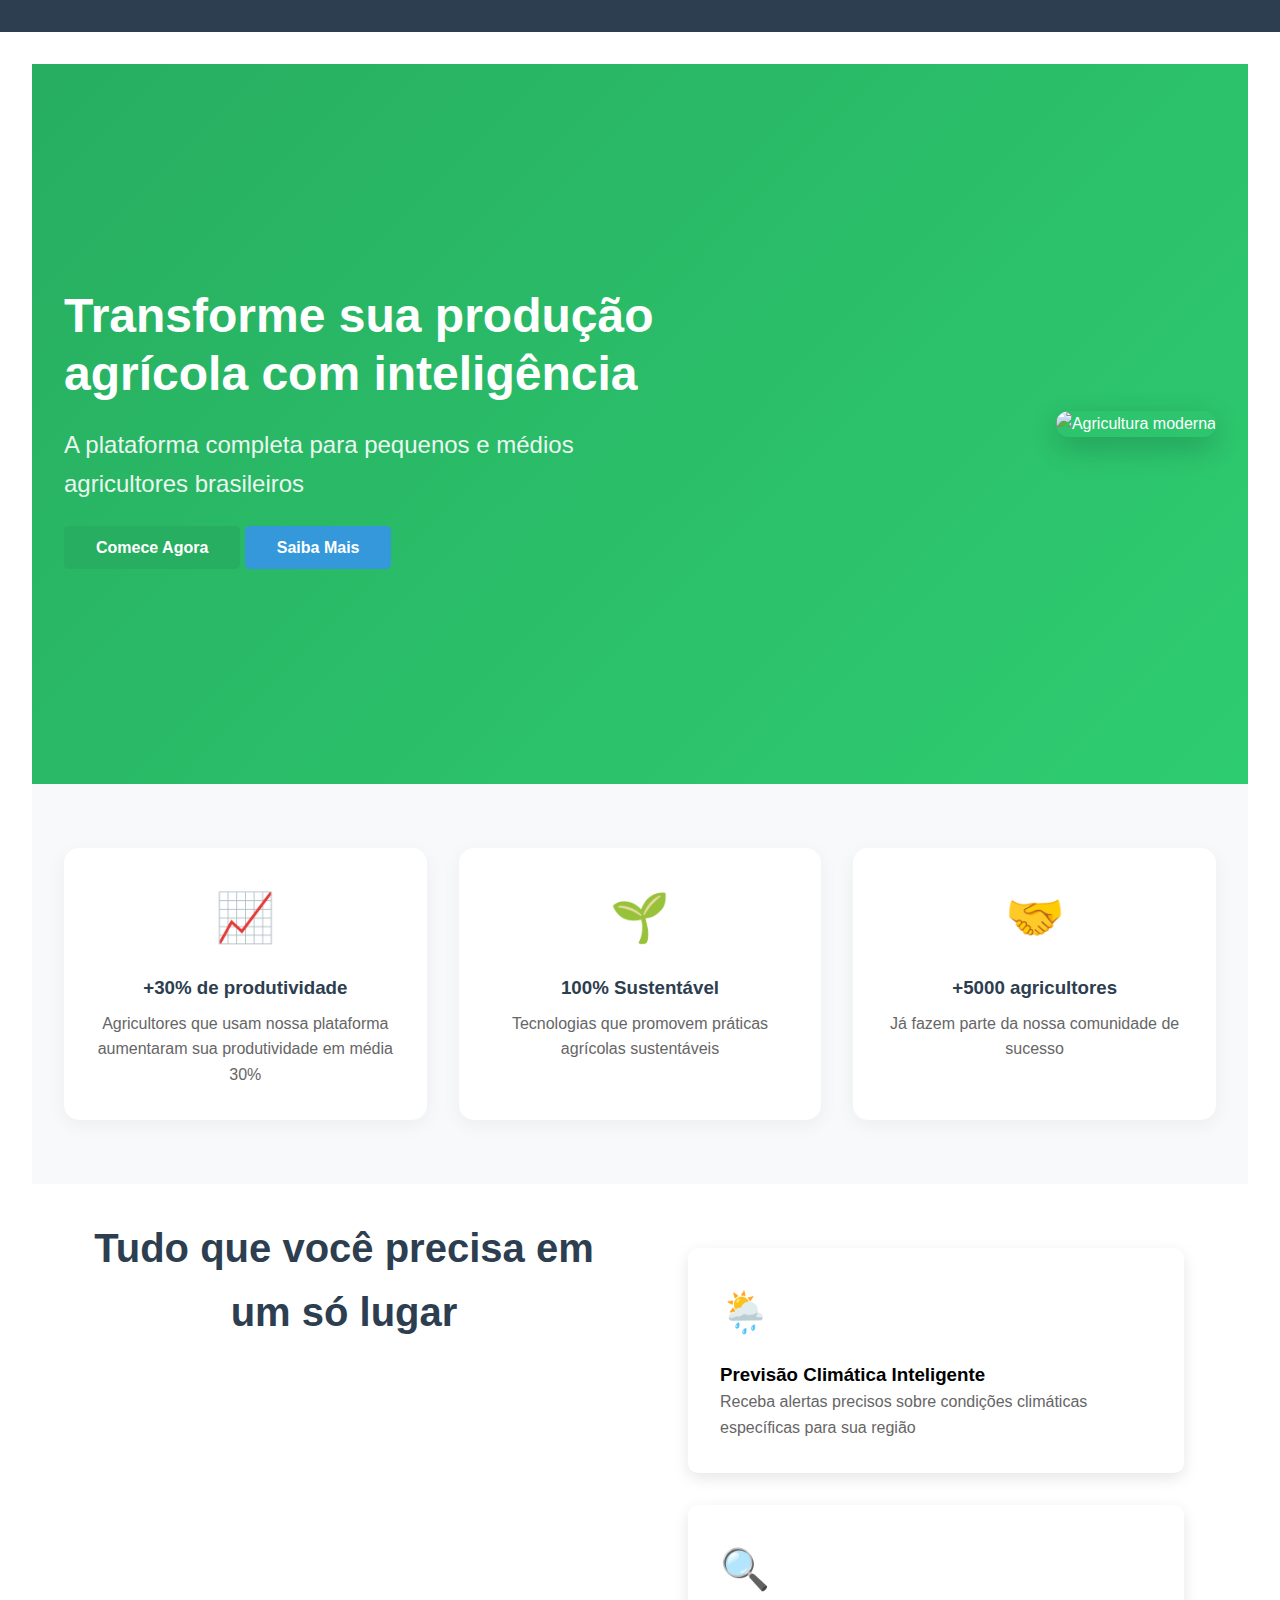
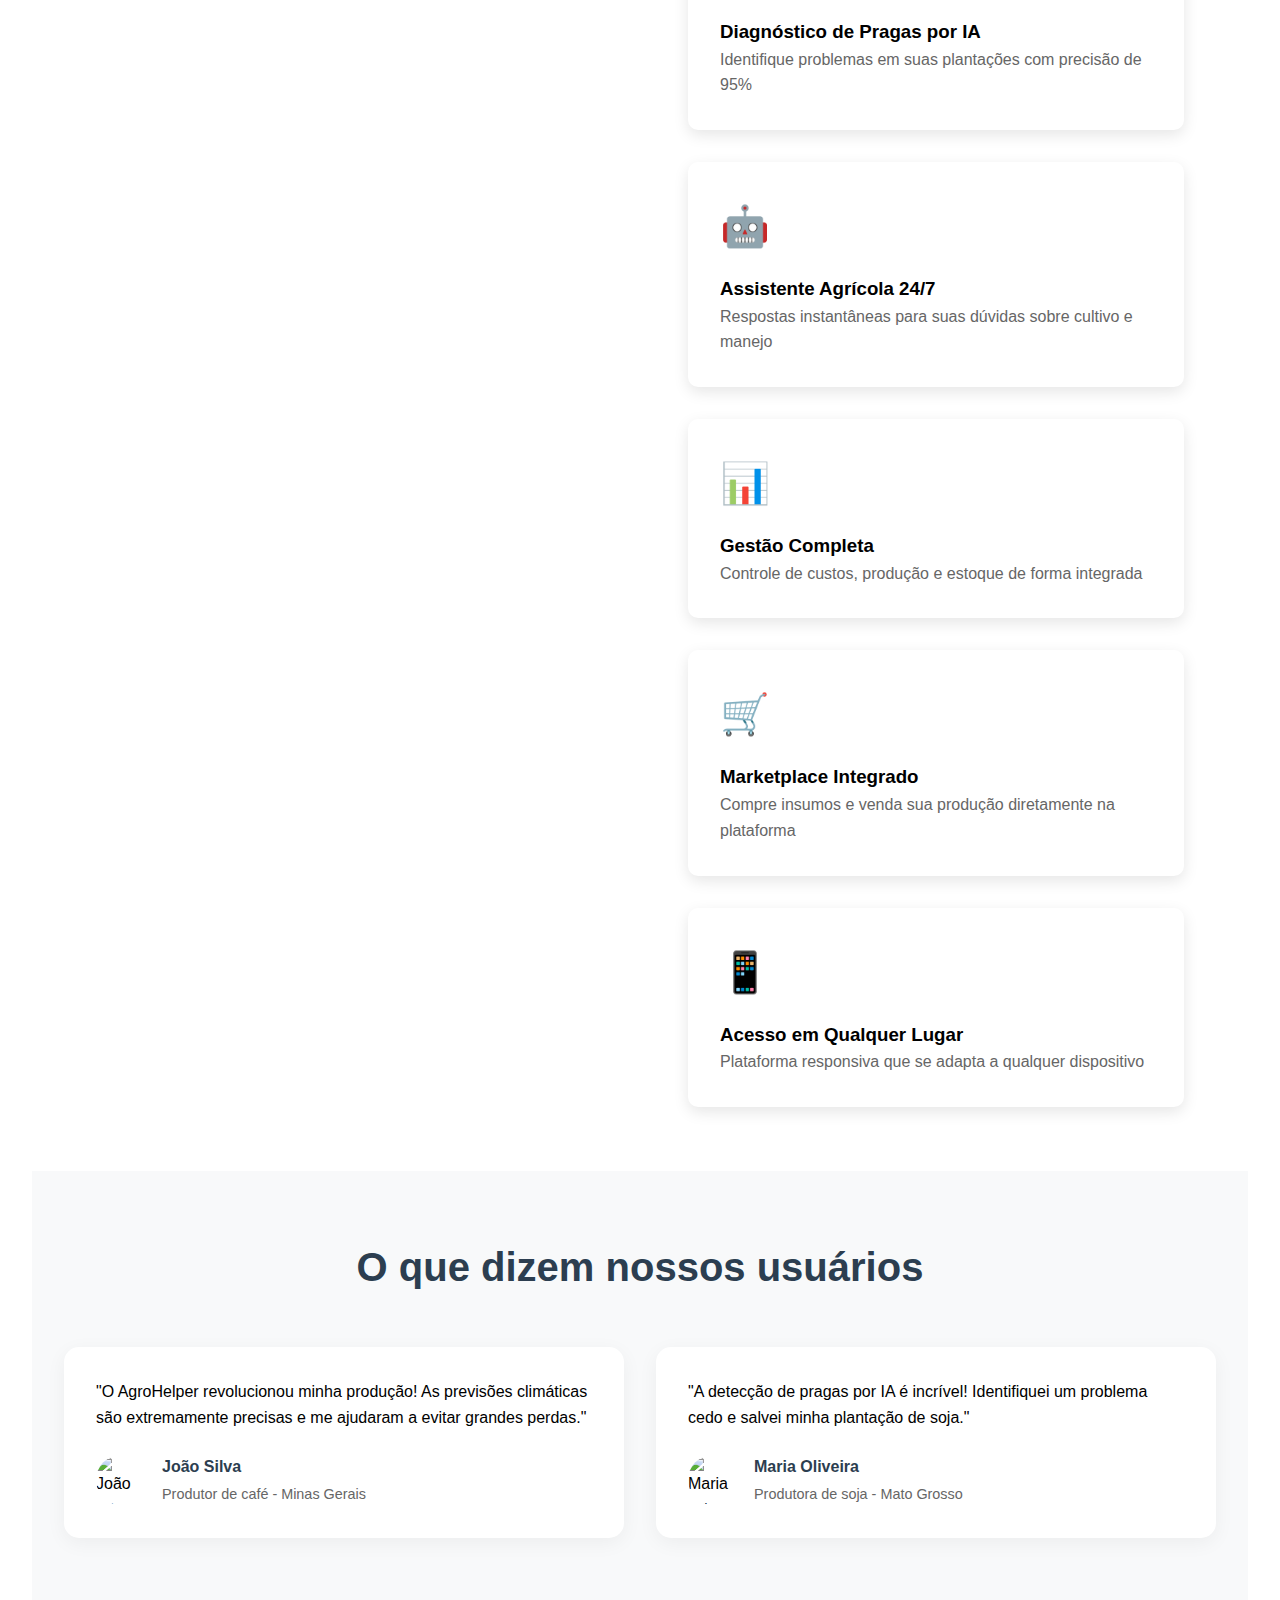
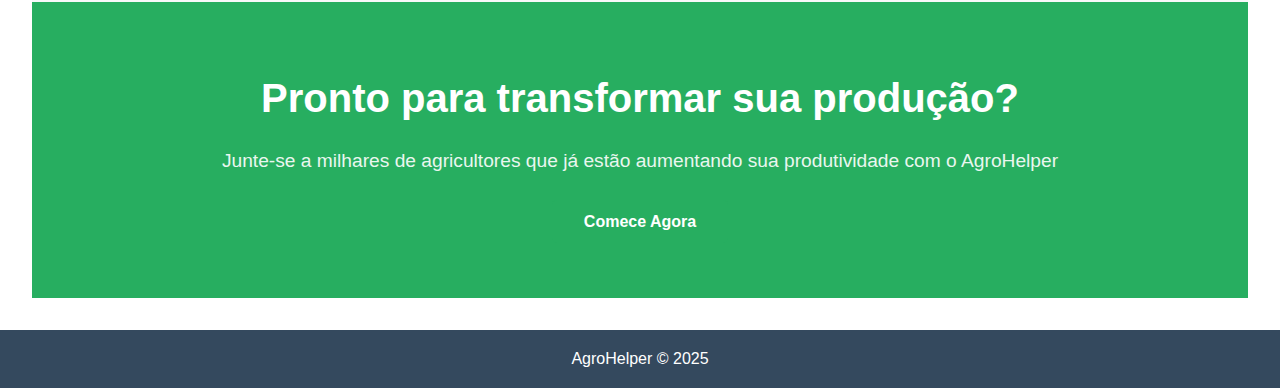
==== frontend/index.html @ 7cb3da81 "feat: Add responsive navigation menu component" ====
<!DOCTYPE html>
<html lang="pt-BR">
<head>
    <meta charset="UTF-8">
    <meta name="viewport" content="width=device-width, initial-scale=1.0">
    <title>AgroHelper</title>
    <link rel="stylesheet" href="assets/css/styles.css">
</head>
<body>
    <header>
        <!--#include virtual="components/menu.html" -->
    </header>

    <main id="main-content">
        <!-- Hero Section -->
        <section class="hero">
            <div class="hero-content">
                <h1>Transforme sua produção agrícola com inteligência</h1>
                <p class="hero-subtitle">A plataforma completa para pequenos e médios agricultores brasileiros</p>
                <div class="cta-buttons">
                    <a href="pages/auth/register.html" class="btn primary">Comece Agora</a>
                    <a href="#features" class="btn secondary">Saiba Mais</a>
                </div>
            </div>
            <div class="hero-image">
                <img src="assets/images/hero-agriculture.jpg" alt="Agricultura moderna">
            </div>
        </section>

        <!-- Destaques -->
        <section class="highlights">
            <div class="highlight-card">
                <div class="icon">📈</div>
                <h3>+30% de produtividade</h3>
                <p>Agricultores que usam nossa plataforma aumentaram sua produtividade em média 30%</p>
            </div>
            <div class="highlight-card">
                <div class="icon">🌱</div>
                <h3>100% Sustentável</h3>
                <p>Tecnologias que promovem práticas agrícolas sustentáveis</p>
            </div>
            <div class="highlight-card">
                <div class="icon">🤝</div>
                <h3>+5000 agricultores</h3>
                <p>Já fazem parte da nossa comunidade de sucesso</p>
            </div>
        </section>

        <!-- Recursos -->
        <section id="features" class="features">
            <h2 class="section-title">Tudo que você precisa em um só lugar</h2>
            <div class="features-grid">
                <div class="feature-card">
                    <div class="feature-icon">🌦️</div>
                    <h3>Previsão Climática Inteligente</h3>
                    <p>Receba alertas precisos sobre condições climáticas específicas para sua região</p>
                </div>
                <div class="feature-card">
                    <div class="feature-icon">🔍</div>
                    <h3>Diagnóstico de Pragas por IA</h3>
                    <p>Identifique problemas em suas plantações com precisão de 95%</p>
                </div>
                <div class="feature-card">
                    <div class="feature-icon">🤖</div>
                    <h3>Assistente Agrícola 24/7</h3>
                    <p>Respostas instantâneas para suas dúvidas sobre cultivo e manejo</p>
                </div>
                <div class="feature-card">
                    <div class="feature-icon">📊</div>
                    <h3>Gestão Completa</h3>
                    <p>Controle de custos, produção e estoque de forma integrada</p>
                </div>
                <div class="feature-card">
                    <div class="feature-icon">🛒</div>
                    <h3>Marketplace Integrado</h3>
                    <p>Compre insumos e venda sua produção diretamente na plataforma</p>
                </div>
                <div class="feature-card">
                    <div class="feature-icon">📱</div>
                    <h3>Acesso em Qualquer Lugar</h3>
                    <p>Plataforma responsiva que se adapta a qualquer dispositivo</p>
                </div>
            </div>
        </section>

        <!-- Depoimentos -->
        <section class="testimonials">
            <h2 class="section-title">O que dizem nossos usuários</h2>
            <div class="testimonials-grid">
                <div class="testimonial-card">
                    <div class="testimonial-content">
                        <p>"O AgroHelper revolucionou minha produção! As previsões climáticas são extremamente precisas e me ajudaram a evitar grandes perdas."</p>
                        <div class="testimonial-author">
                            <img src="assets/images/user1.jpg" alt="João Silva">
                            <div class="author-info">
                                <h4>João Silva</h4>
                                <p>Produtor de café - Minas Gerais</p>
                            </div>
                        </div>
                    </div>
                </div>
                <div class="testimonial-card">
                    <div class="testimonial-content">
                        <p>"A detecção de pragas por IA é incrível! Identifiquei um problema cedo e salvei minha plantação de soja."</p>
                        <div class="testimonial-author">
                            <img src="assets/images/user2.jpg" alt="Maria Oliveira">
                            <div class="author-info">
                                <h4>Maria Oliveira</h4>
                                <p>Produtora de soja - Mato Grosso</p>
                            </div>
                        </div>
                    </div>
                </div>
            </div>
        </section>

        <!-- Call to Action -->
        <section class="cta-section">
            <h2>Pronto para transformar sua produção?</h2>
            <p>Junte-se a milhares de agricultores que já estão aumentando sua produtividade com o AgroHelper</p>
            <a href="pages/auth/register.html" class="btn primary">Comece Agora</a>
        </section>
    </main>

    <footer>
        <p>AgroHelper &copy; 2025</p>
    </footer>

    <script src="assets/js/main.js" type="module"></script>
</body>
</html>
---- frontend/assets/css/styles.css ----
/* Reset básico */
* {
    margin: 0;
    padding: 0;
    box-sizing: border-box;
}

body {
    font-family: Arial, sans-serif;
    line-height: 1.6;
    min-height: 100vh;
    display: flex;
    flex-direction: column;
}

header {
    background: #2c3e50;
    color: white;
    padding: 1rem 2rem;
    position: sticky;
    top: 0;
    z-index: 1000;
}

.main-nav {
    display: flex;
    justify-content: space-between;
    align-items: center;
    max-width: 1200px;
    margin: 0 auto;
}

.logo a {
    font-size: 1.5rem;
    font-weight: bold;
    color: white;
    text-decoration: none;
}

.nav-links {
    display: flex;
    gap: 2rem;
    list-style: none;
    margin: 0;
    padding: 0;
}

.nav-links a {
    color: white;
    text-decoration: none;
    padding: 0.5rem 1rem;
    border-radius: 5px;
    transition: all 0.3s ease;
}

.nav-links a:hover {
    background: rgba(255, 255, 255, 0.1);
}

.hamburger {
    display: none;
    flex-direction: column;
    cursor: pointer;
}

.bar {
    height: 3px;
    width: 25px;
    background: white;
    margin: 3px 0;
    transition: all 0.3s ease;
}

/* Menu responsivo */
@media (max-width: 768px) {
    .hamburger {
        display: flex;
    }
    
    .nav-links {
        position: absolute;
        top: 60px;
        right: 0;
        height: calc(100vh - 60px);
        width: 100%;
        background: #2c3e50;
        flex-direction: column;
        align-items: center;
        justify-content: center;
        transform: translateX(100%);
        transition: transform 0.3s ease-in-out;
    }
    
    .nav-links.active {
        transform: translateX(0);
    }
}

main {
    flex: 1;
    padding: 2rem;
}

footer {
    background: #34495e;
    color: white;
    text-align: center;
    padding: 1rem;
}

/* Estilos da Home Page */
.hero {
    display: flex;
    align-items: center;
    justify-content: space-between;
    padding: 4rem 2rem;
    background: linear-gradient(135deg, #27ae60, #2ecc71);
    color: white;
    min-height: 80vh;
}

.hero-content {
    max-width: 600px;
}

.hero h1 {
    font-size: 3rem;
    margin-bottom: 1.5rem;
    line-height: 1.2;
}

.hero-subtitle {
    font-size: 1.5rem;
    margin-bottom: 2rem;
    opacity: 0.9;
}

.hero-image img {
    max-width: 600px;
    border-radius: 20px;
    box-shadow: 0 10px 30px rgba(0,0,0,0.2);
}

.highlights {
    display: grid;
    grid-template-columns: repeat(auto-fit, minmax(300px, 1fr));
    gap: 2rem;
    padding: 4rem 2rem;
    background: #f8f9fa;
}

.highlight-card {
    text-align: center;
    padding: 2rem;
    background: white;
    border-radius: 15px;
    box-shadow: 0 5px 20px rgba(0,0,0,0.05);
}

.highlight-card .icon {
    font-size: 3rem;
    margin-bottom: 1rem;
}

.highlight-card h3 {
    color: #2c3e50;
    margin-bottom: 0.5rem;
}

.highlight-card p {
    color: #666;
}

.section-title {
    text-align: center;
    font-size: 2.5rem;
    color: #2c3e50;
    margin-bottom: 3rem;
}

.features-grid {
    display: grid;
    grid-template-columns: repeat(auto-fit, minmax(300px, 1fr));
    gap: 2rem;
    padding: 2rem;
}

.feature-card {
    background: white;
    padding: 2rem;
    border-radius: 15px;
    box-shadow: 0 5px 20px rgba(0,0,0,0.05);
    transition: all 0.3s ease;
}

.feature-card:hover {
    transform: translateY(-5px);
    box-shadow: 0 10px 30px rgba(0,0,0,0.1);
}

.feature-icon {
    font-size: 2.5rem;
    margin-bottom: 1rem;
}

.testimonials {
    background: #f8f9fa;
    padding: 4rem 2rem;
}

.testimonials-grid {
    display: grid;
    grid-template-columns: repeat(auto-fit, minmax(300px, 1fr));
    gap: 2rem;
    max-width: 1200px;
    margin: 0 auto;
}

.testimonial-card {
    background: white;
    padding: 2rem;
    border-radius: 15px;
    box-shadow: 0 5px 20px rgba(0,0,0,0.05);
}

.testimonial-author {
    display: flex;
    align-items: center;
    margin-top: 1.5rem;
}

.testimonial-author img {
    width: 50px;
    height: 50px;
    border-radius: 50%;
    margin-right: 1rem;
}

.author-info h4 {
    color: #2c3e50;
    margin-bottom: 0.2rem;
}

.author-info p {
    color: #666;
    font-size: 0.9rem;
}

.cta-section {
    text-align: center;
    padding: 4rem 2rem;
    background: #27ae60;
    color: white;
}

.cta-section h2 {
    font-size: 2.5rem;
    margin-bottom: 1rem;
}

.cta-section p {
    font-size: 1.2rem;
    margin-bottom: 2rem;
    opacity: 0.9;
}

.btn {
    padding: 0.8rem 2rem;
    border-radius: 5px;
    text-decoration: none;
    font-weight: bold;
    transition: all 0.3s ease;
}

.btn.primary {
    background: #27ae60;
    color: white;
}

.btn.secondary {
    background: #3498db;
    color: white;
}

.btn:hover {
    transform: translateY(-2px);
    box-shadow: 0 5px 15px rgba(0,0,0,0.1);
}

.features {
    display: grid;
    grid-template-columns: repeat(auto-fit, minmax(250px, 1fr));
    gap: 2rem;
    padding: 2rem;
}

.feature-card {
    background: white;
    padding: 2rem;
    border-radius: 10px;
    box-shadow: 0 5px 15px rgba(0,0,0,0.1);
    transition: all 0.3s ease;
}

.feature-card:hover {
    transform: translateY(-5px);
    box-shadow: 0 10px 20px rgba(0,0,0,0.15);
}

.feature-card h2 {
    color: #2c3e50;
    margin-bottom: 1rem;
}

.feature-card p {
    color: #666;
    line-height: 1.6;
}

/* Estilos para autenticação */
.auth-container {
    max-width: 400px;
    margin: 4rem auto;
    padding: 2rem;
    background: white;
    border-radius: 10px;
    box-shadow: 0 5px 15px rgba(0,0,0,0.1);
}

.auth-container h1 {
    text-align: center;
    color: #2c3e50;
    margin-bottom: 2rem;
}

.form-group {
    margin-bottom: 1.5rem;
}

.form-group label {
    display: block;
    margin-bottom: 0.5rem;
    color: #2c3e50;
}

.form-group input {
    width: 100%;
    padding: 0.8rem;
    border: 1px solid #ddd;
    border-radius: 5px;
    font-size: 1rem;
}

.form-group input:focus {
    outline: none;
    border-color: #27ae60;
    box-shadow: 0 0 0 3px rgba(39, 174, 96, 0.1);
}

.auth-link {
    text-align: center;
    margin-top: 1.5rem;
    color: #666;
}

.auth-link a {
    color: #27ae60;
    text-decoration: none;
}

.auth-link a:hover {
    text-decoration: underline;
}

nav .active {
    font-weight: bold;
    border-bottom: 2px solid #27ae60;
}

/* Estilos específicos para registro */
select {
    width: 100%;
    padding: 0.8rem;
    border: 1px solid #ddd;
    border-radius: 5px;
    font-size: 1rem;
    background: white;
    appearance: none;
    background-image: url("data:image/svg+xml;charset=UTF-8,%3csvg xmlns='http://www.w3.org/2000/svg' viewBox='0 0 24 24' fill='none' stroke='currentColor' stroke-width='2' stroke-linecap='round' stroke-linejoin='round'%3e%3cpolyline points='6 9 12 15 18 9'%3e%3c/polyline%3e%3c/svg%3e");
    background-repeat: no-repeat;
    background-position: right 0.8rem center;
    background-size: 1rem;
}

select:focus {
    outline: none;
    border-color: #27ae60;
    box-shadow: 0 0 0 3px rgba(39, 174, 96, 0.1);
}

/* Estilos do Marketplace */
.marketplace-dashboard {
    max-width: 1200px;
    margin: 2rem auto;
    padding: 1rem;
}

.marketplace-grid {
    display: grid;
    grid-template-columns: 250px 1fr;
    gap: 2rem;
}

.filters {
    background: white;
    padding: 1.5rem;
    border-radius: 10px;
    box-shadow: 0 5px 15px rgba(0,0,0,0.1);
}

.filter-group {
    margin-bottom: 1.5rem;
}

.product-list {
    display: grid;
    grid-template-columns: repeat(auto-fit, minmax(300px, 1fr));
    gap: 1.5rem;
}

.product-card {
    background: white;
    border-radius: 10px;
    overflow: hidden;
    box-shadow: 0 5px 15px rgba(0,0,0,0.1);
    transition: all 0.3s ease;
}

.product-card:hover {
    transform: translateY(-5px);
    box-shadow: 0 10px 20px rgba(0,0,0,0.15);
}

.product-card img {
    width: 100%;
    height: 200px;
    object-fit: cover;
}

.product-info {
    padding: 1.5rem;
}

.product-info h3 {
    color: #2c3e50;
    margin-bottom: 0.5rem;
}

.price {
    color: #27ae60;
    font-weight: bold;
    margin-bottom: 0.5rem;
}

.location {
    color: #666;
    margin-bottom: 1rem;
}

/* Estilos do Dashboard */
.dashboard-container {
    max-width: 1400px;
    margin: 2rem auto;
    padding: 1rem;
}

.dashboard-grid {
    display: grid;
    grid-template-columns: repeat(auto-fit, minmax(300px, 1fr));
    gap: 2rem;
}

.summary-cards {
    display: grid;
    grid-template-columns: repeat(auto-fit, minmax(250px, 1fr));
    gap: 1.5rem;
}

.summary-card {
    background: white;
    padding: 2rem;
    border-radius: 15px;
    box-shadow: 0 5px 15px rgba(0,0,0,0.1);
    text-align: center;
}

.summary-card .icon {
    font-size: 2.5rem;
    margin-bottom: 1rem;
}

.summary-card h3 {
    color: #2c3e50;
    margin-bottom: 0.5rem;
}

.summary-card p {
    color: #666;
    font-size: 1.5rem;
    font-weight: bold;
}

.charts {
    display: grid;
    gap: 2rem;
}

.chart-card {
    background: white;
    padding: 2rem;
    border-radius: 15px;
    box-shadow: 0 5px 15px rgba(0,0,0,0.1);
}

.chart-placeholder {
    height: 200px;
    background: #f8f9fa;
    border-radius: 10px;
    margin-top: 1rem;
}

.alerts {
    background: white;
    padding: 2rem;
    border-radius: 15px;
    box-shadow: 0 5px 15px rgba(0,0,0,0.1);
}

.alert-card {
    display: flex;
    align-items: center;
    padding: 1rem;
    border-radius: 10px;
    margin: 1rem 0;
}

.alert-card.warning {
    background: #fff3cd;
    border-left: 5px solid #ffc107;
}

.alert-card.info {
    background: #d1ecf1;
    border-left: 5px solid #17a2b8;
}

.alert-card.error {
    background: #f8d7da;
    border-left: 5px solid #dc3545;
}

.alert-card.error .alert-icon {
    color: #dc3545;
}

.alert-icon {
    font-size: 1.5rem;
    margin-right: 1rem;
}

.alert-content h3 {
    color: #2c3e50;
    margin-bottom: 0.3rem;
}

.alert-content p {
    color: #666;
}

/* Estilos para o widget de previsão do tempo */
.weather-card {
    background: white;
    padding: 1.5rem;
    border-radius: 15px;
    box-shadow: 0 5px 15px rgba(0,0,0,0.1);
    display: flex;
    align-items: center;
    gap: 1.5rem;
}

.weather-icon img {
    width: 60px;
    height: 60px;
}

.weather-info {
    flex: 1;
}

.temperature {
    font-size: 2rem;
    font-weight: bold;
    color: #2c3e50;
    margin-bottom: 0.5rem;
}

.description {
    text-transform: capitalize;
    color: #666;
    margin-bottom: 1rem;
}

.details {
    display: grid;
    grid-template-columns: repeat(2, 1fr);
    gap: 0.5rem;
}

.details p {
    font-size: 0.9rem;
    color: #666;
}

.weather-error {
    color: #dc3545;
    padding: 1rem;
    text-align: center;
}

/* Media Queries para Responsividade */
@media (max-width: 768px) {
    .hero {
        flex-direction: column;
        text-align: center;
        padding: 2rem 1rem;
    }

    .hero-image img {
        max-width: 100%;
        margin-top: 2rem;
    }

    .dashboard-grid {
        grid-template-columns: 1fr;
    }

    .marketplace-grid {
        grid-template-columns: 1fr;
    }

    .filters {
        order: 2;
        margin-top: 2rem;
    }

    nav {
        flex-direction: column;
        align-items: center;
        gap: 0.5rem;
    }
}

@media (max-width: 480px) {
    .hero h1 {
        font-size: 2rem;
    }

    .hero-subtitle {
        font-size: 1.2rem;
    }

    .section-title {
        font-size: 2rem;
    }

    .btn {
        width: 100%;
        margin-bottom: 0.5rem;
    }
}
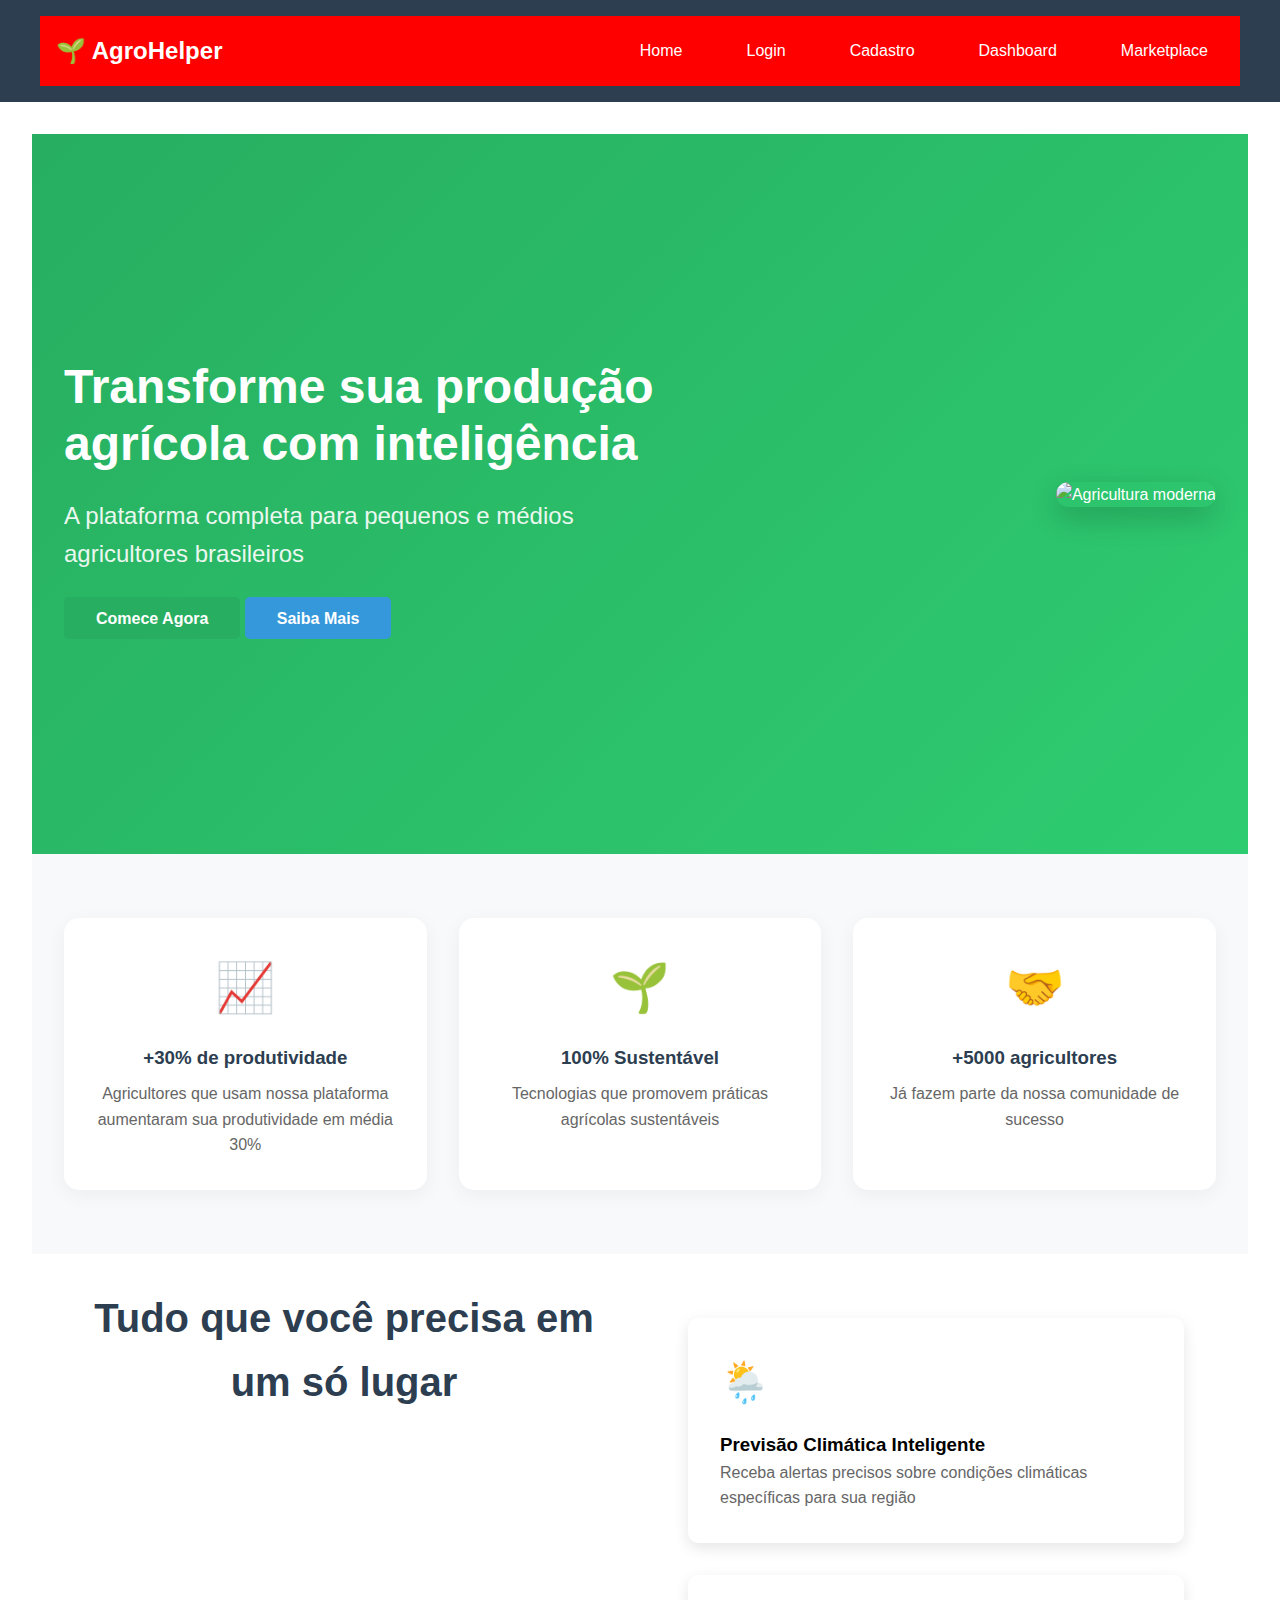
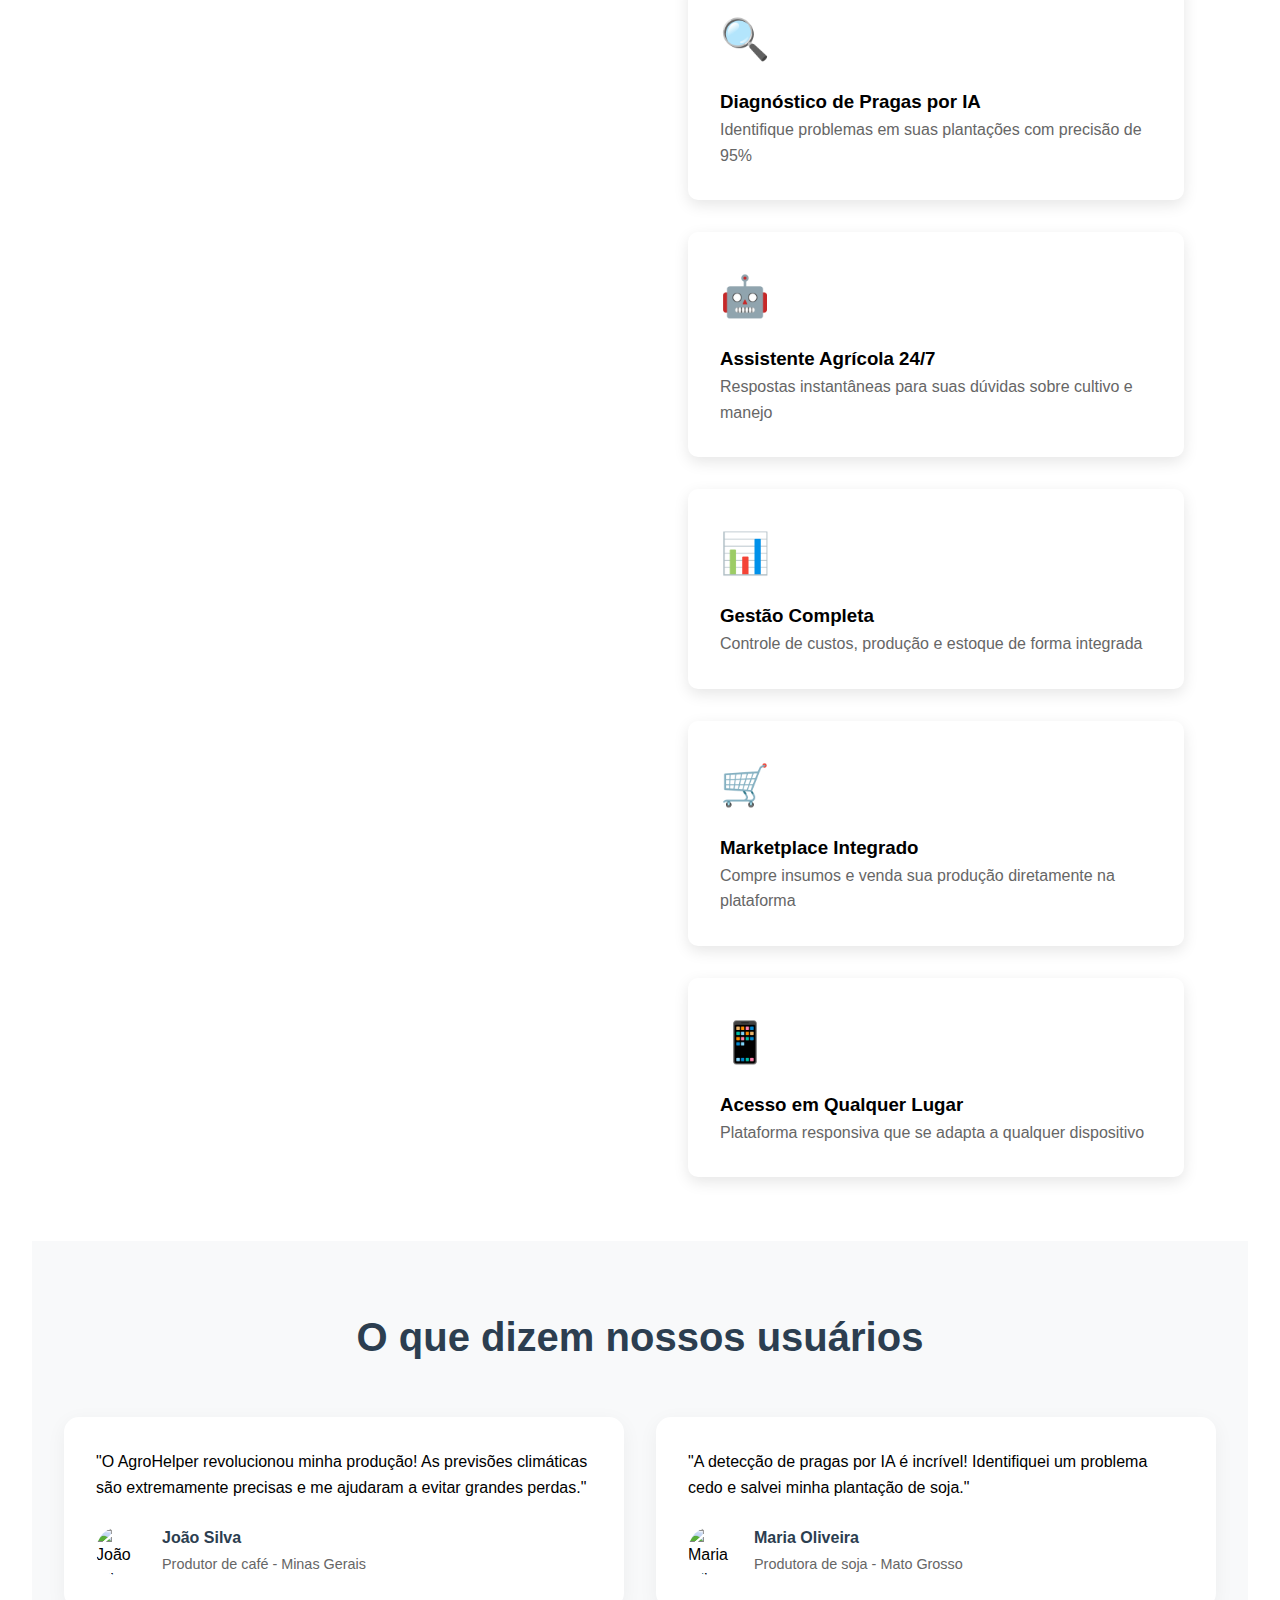
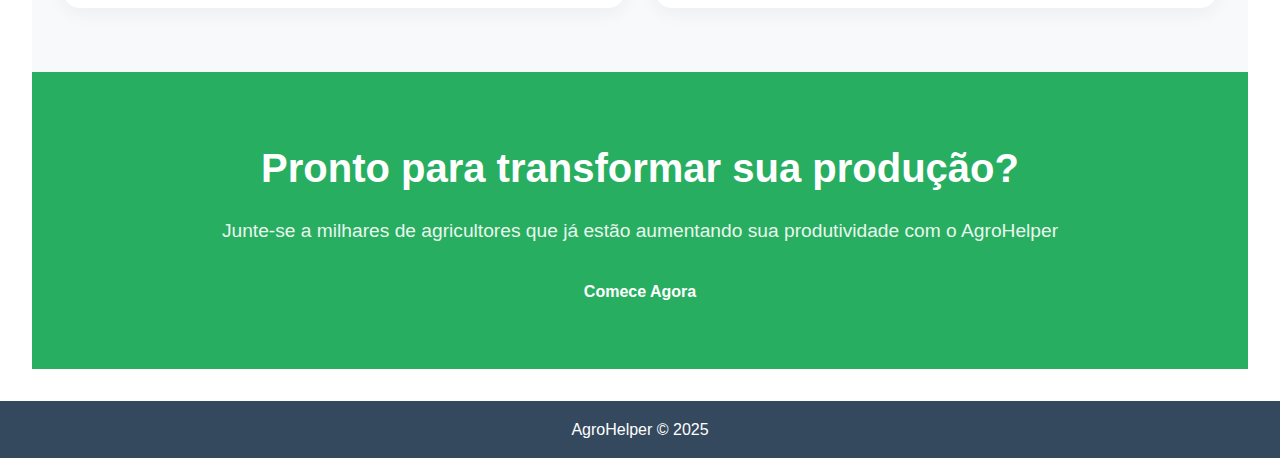
==== commit ad27a235: "fix: Correct navbar loading and update menu structure" ====
--- a/frontend/index.html
+++ b/frontend/index.html
@@ -7,9 +7,7 @@
     <link rel="stylesheet" href="assets/css/styles.css">
 </head>
 <body>
-    <header>
-        <!--#include virtual="components/menu.html" -->
-    </header>
+    <header id="main-header"></header>
 
     <main id="main-content">
         <!-- Hero Section -->
@@ -126,6 +124,7 @@
         <p>AgroHelper &copy; 2025</p>
     </footer>
 
-    <script src="assets/js/main.js" type="module"></script>
+    <script src="assets/js/loadMenu.js"></script>
+    <script src="assets/js/main.js"></script>
 </body>
 </html>
--- a/frontend/assets/css/styles.css
+++ b/frontend/assets/css/styles.css
@@ -28,6 +28,8 @@
     align-items: center;
     max-width: 1200px;
     margin: 0 auto;
+    background: red; /* Temporário para visualização */
+    padding: 1rem;
 }
 
 .logo a {
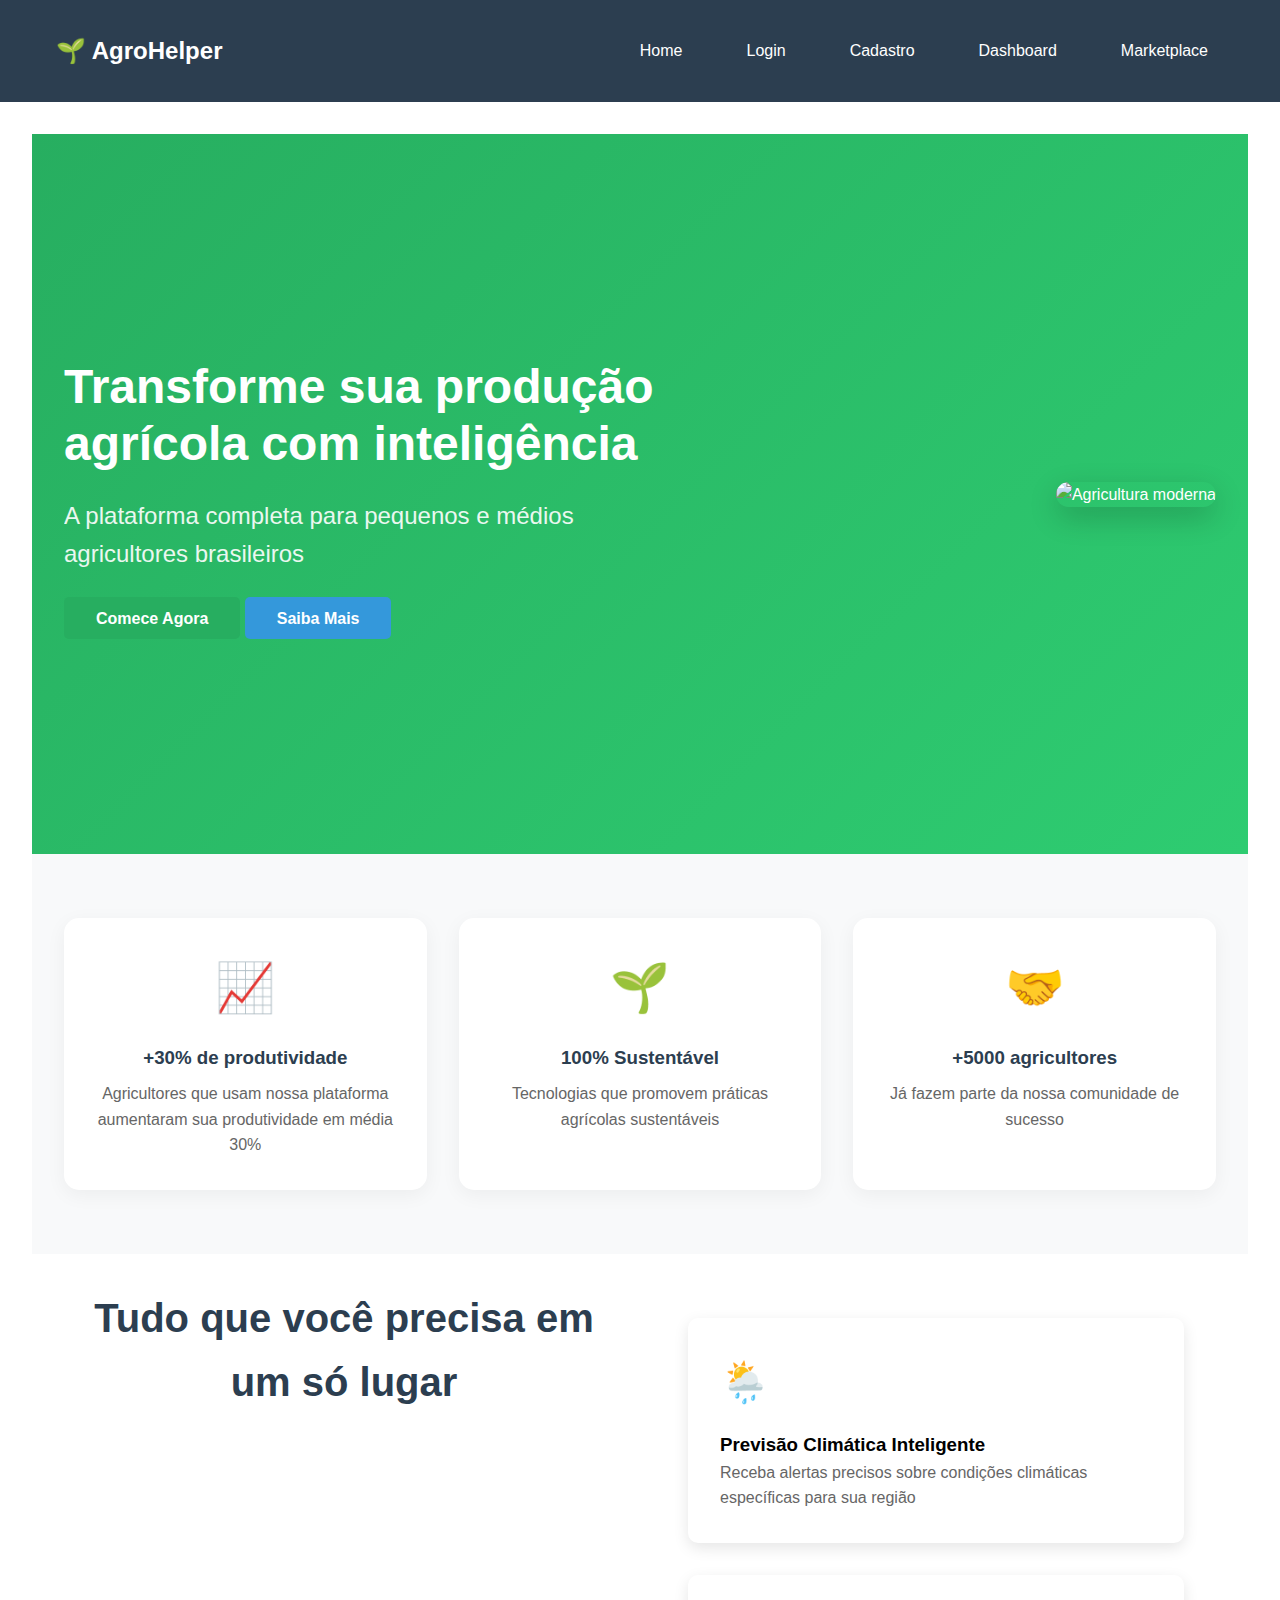
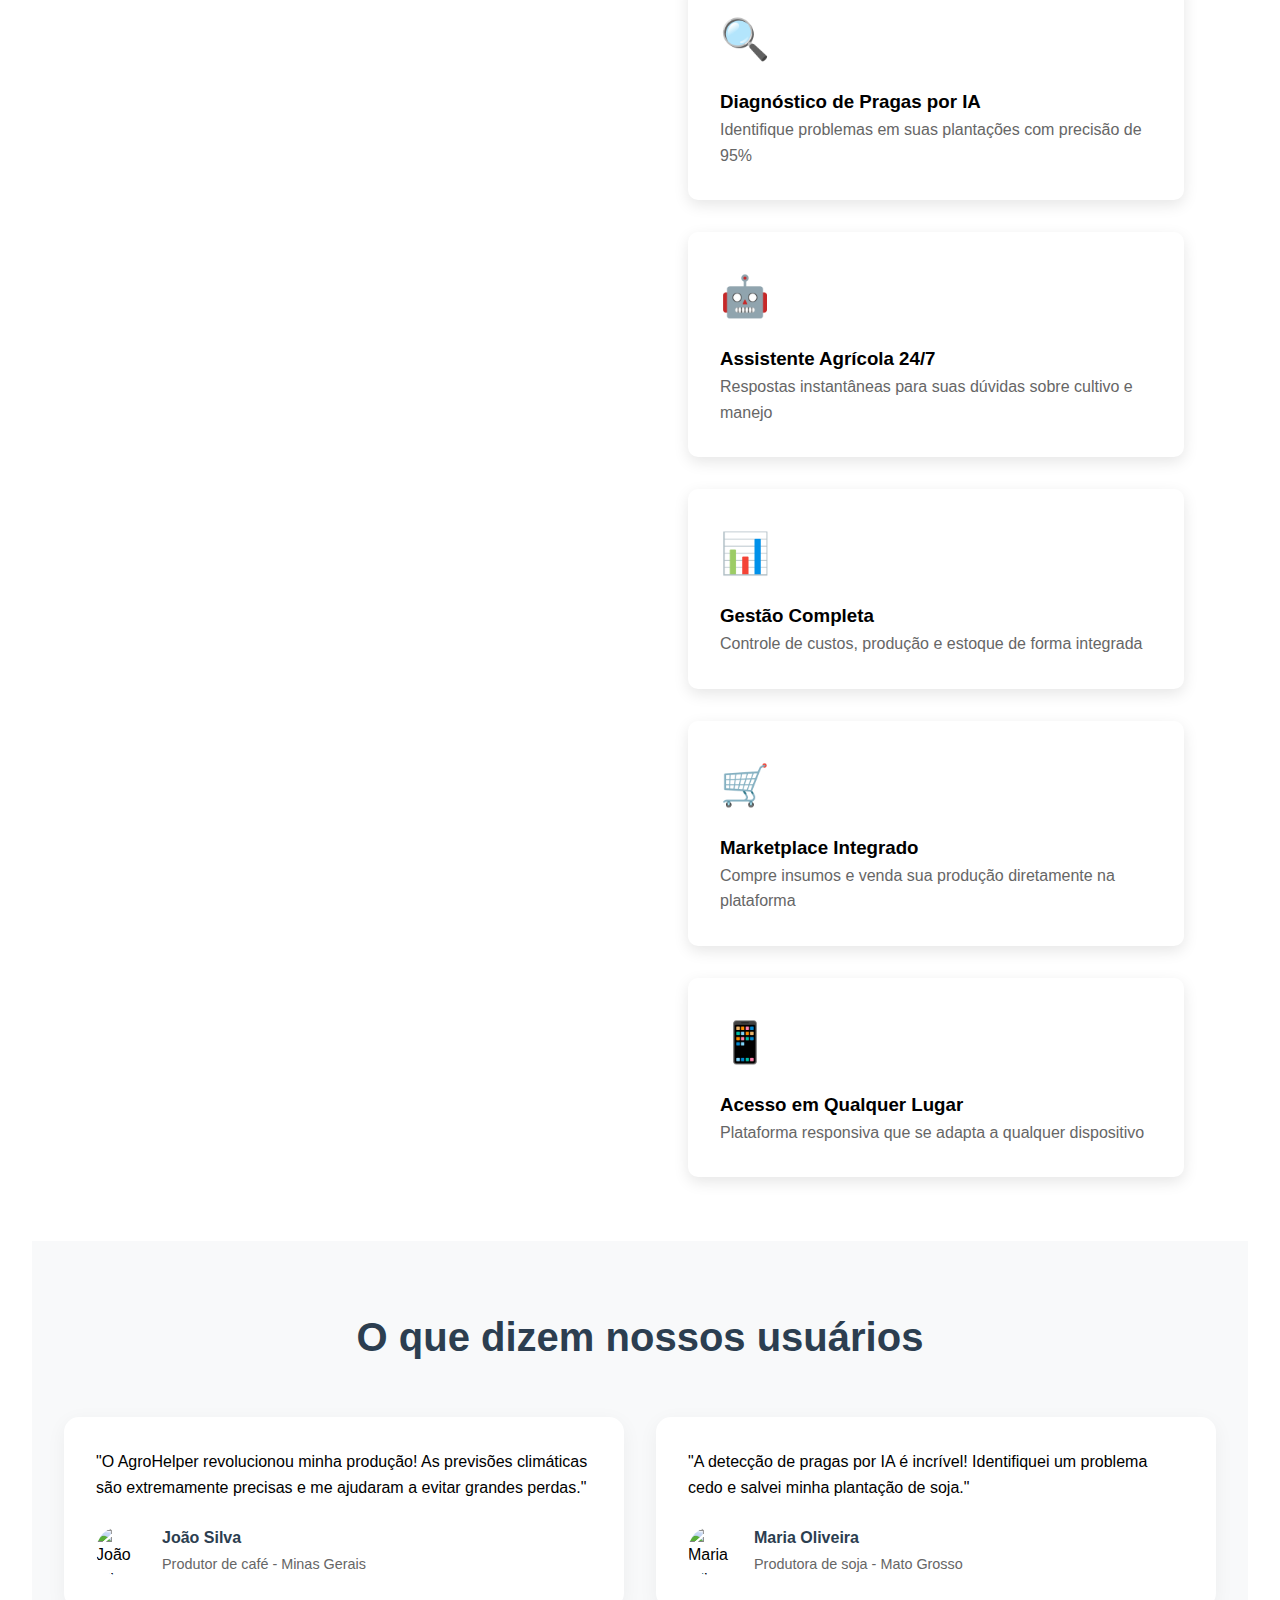
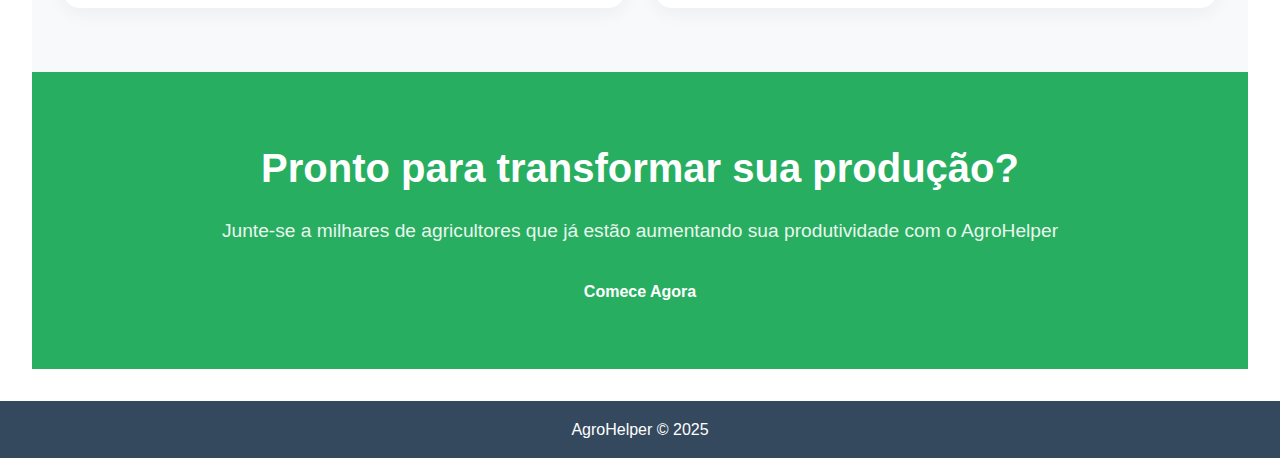
==== commit 3f2f83fc: "feat: replace dynamic menu with static navigation in all pages" ====
--- a/frontend/index.html
+++ b/frontend/index.html
@@ -7,7 +7,25 @@
     <link rel="stylesheet" href="assets/css/styles.css">
 </head>
 <body>
-    <header id="main-header"></header>
+    <header>
+        <nav class="main-nav">
+            <div class="logo">
+                <a href="index.html">🌱 AgroHelper</a>
+            </div>
+            <ul class="nav-links">
+                <li><a href="index.html">Home</a></li>
+                <li><a href="pages/auth/login.html">Login</a></li>
+                <li><a href="pages/auth/register.html">Cadastro</a></li>
+                <li><a href="pages/dashboard/index.html">Dashboard</a></li>
+                <li><a href="pages/marketplace/index.html">Marketplace</a></li>
+            </ul>
+            <div class="hamburger">
+                <span class="bar"></span>
+                <span class="bar"></span>
+                <span class="bar"></span>
+            </div>
+        </nav>
+    </header>
 
     <main id="main-content">
         <!-- Hero Section -->
--- a/frontend/assets/css/styles.css
+++ b/frontend/assets/css/styles.css
@@ -28,8 +28,12 @@
     align-items: center;
     max-width: 1200px;
     margin: 0 auto;
-    background: red; /* Temporário para visualização */
     padding: 1rem;
+}
+
+/* Adiciona cor de fundo ao header */
+header {
+    background: #2c3e50;
 }
 
 .logo a {
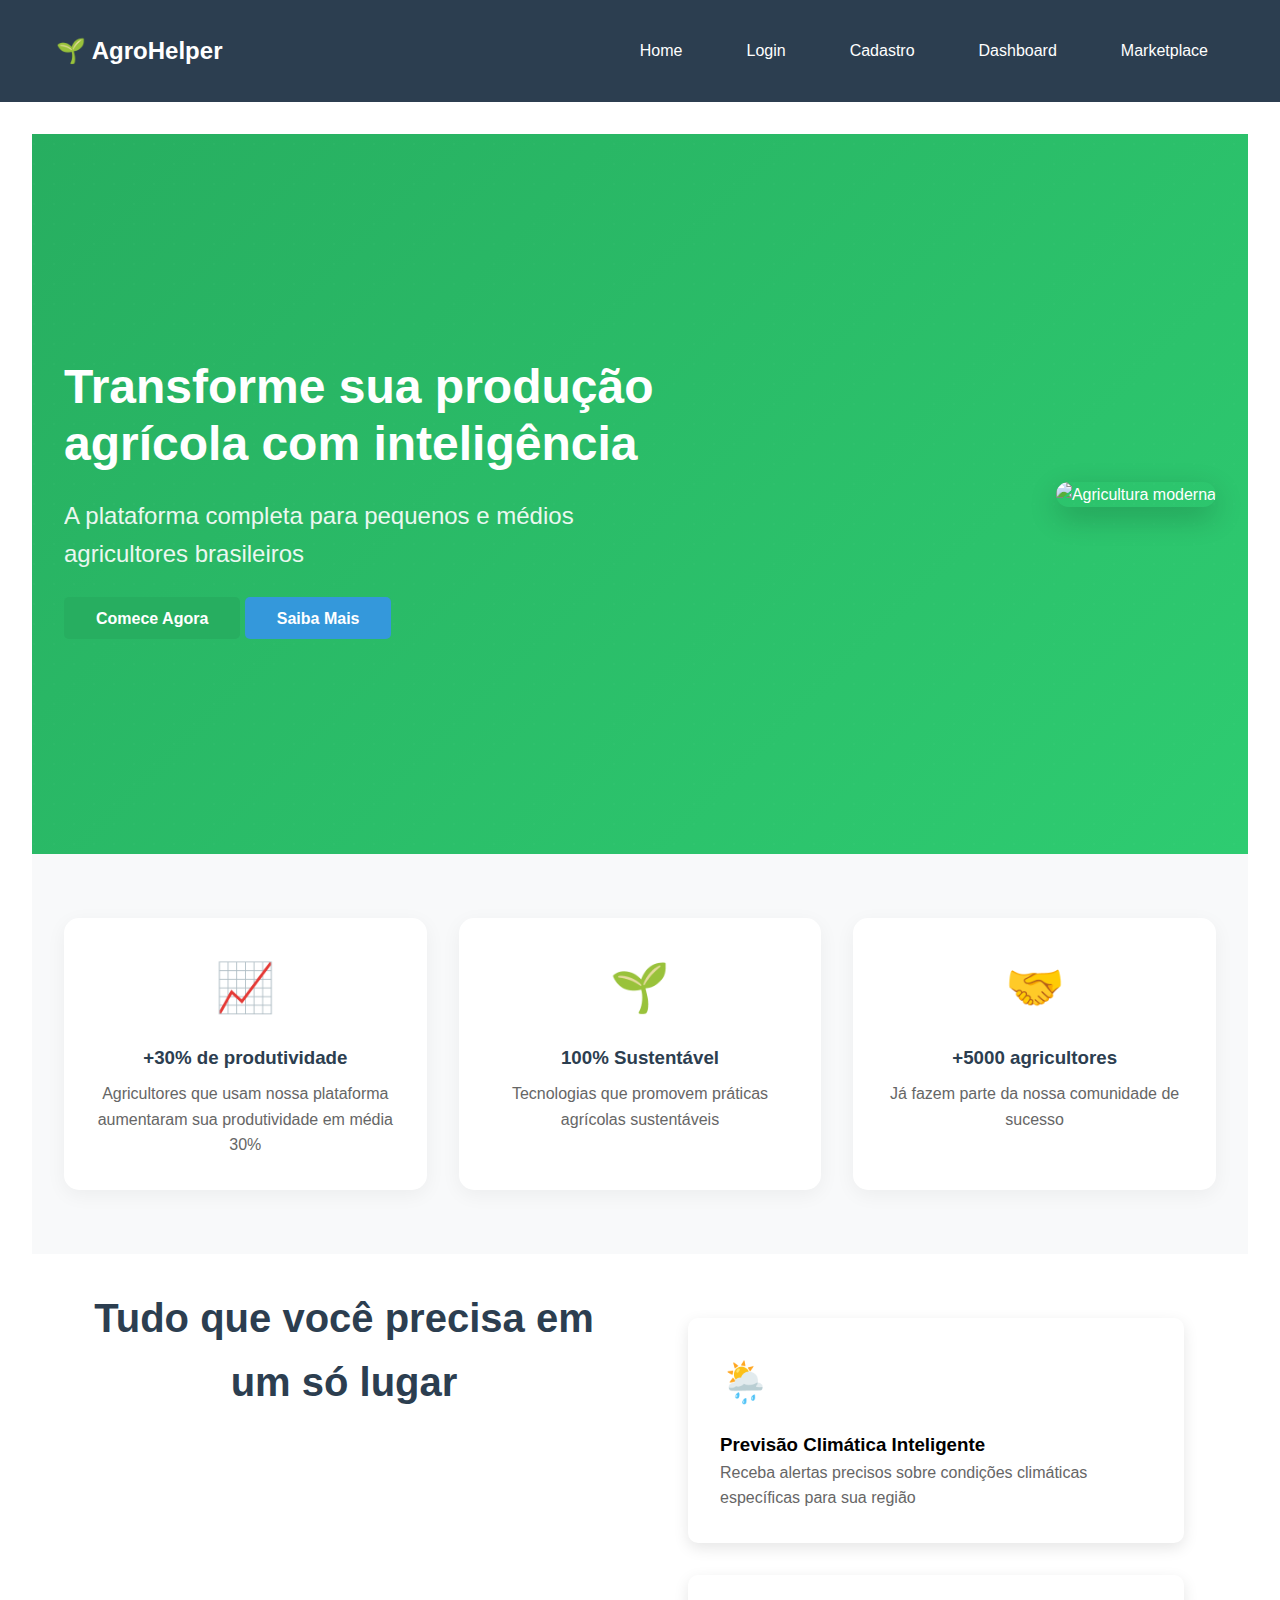
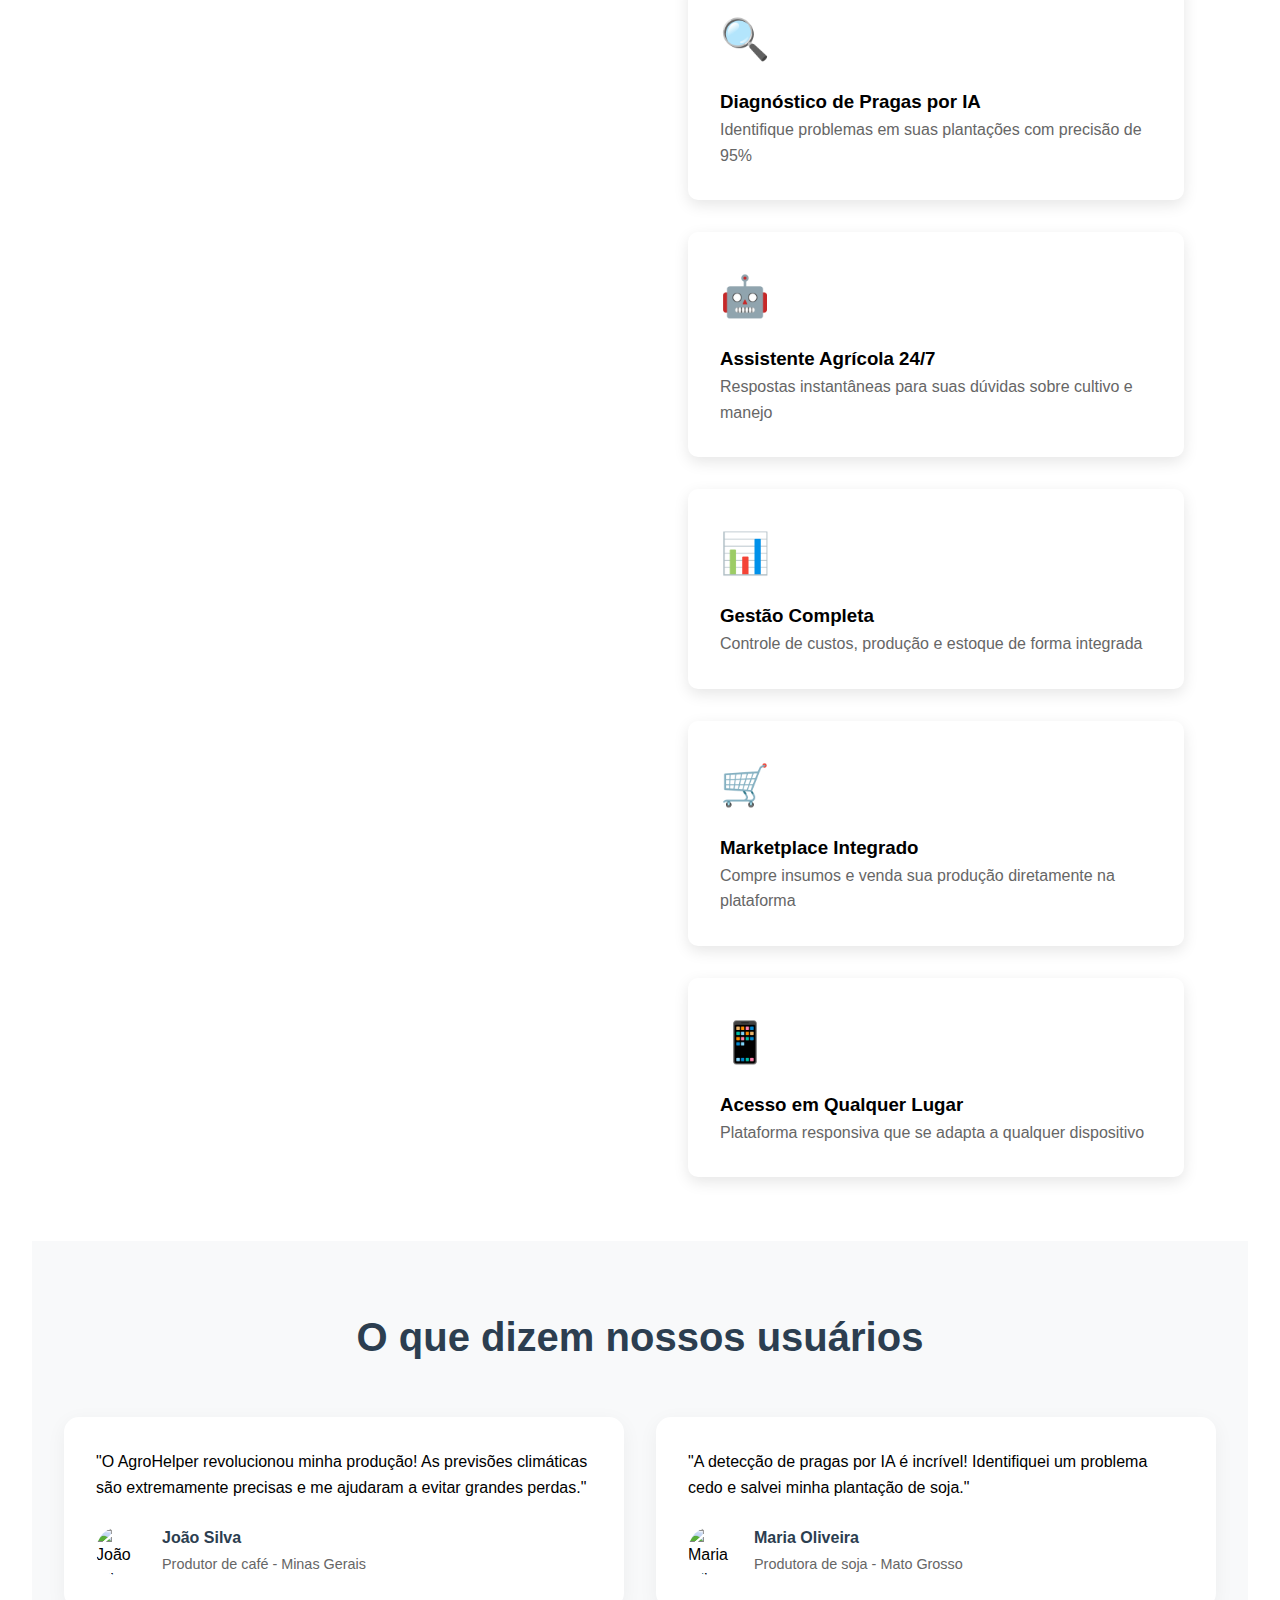
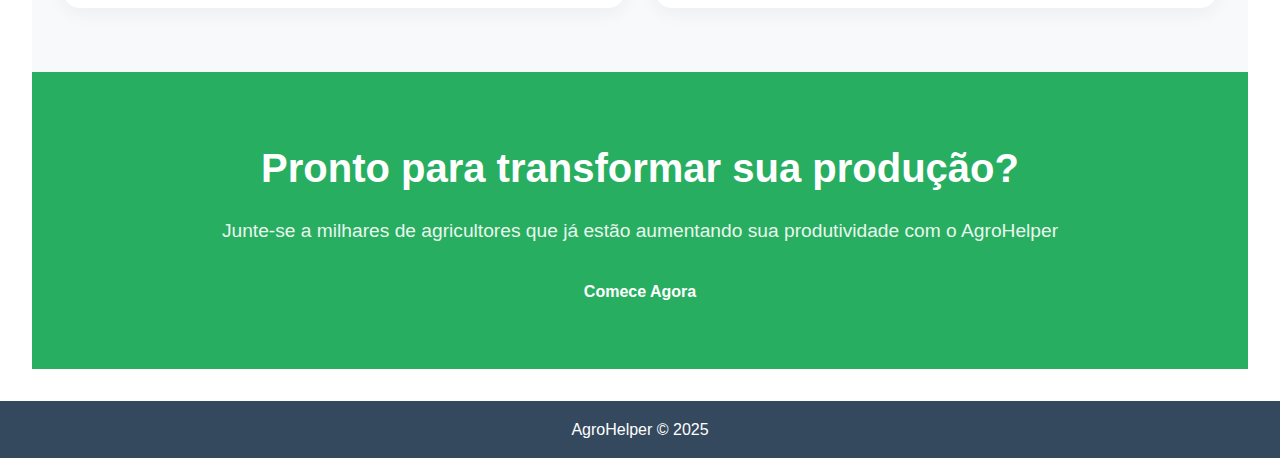
==== commit d6c49a21: "feat: Add smooth scrolling, animated hero section, and enhanced feature cards" ====
--- a/frontend/index.html
+++ b/frontend/index.html
@@ -144,5 +144,16 @@
 
     <script src="assets/js/loadMenu.js"></script>
     <script src="assets/js/main.js"></script>
+    <script>
+        // Smooth scrolling
+        document.querySelectorAll('a[href^="#"]').forEach(anchor => {
+            anchor.addEventListener('click', function (e) {
+                e.preventDefault();
+                document.querySelector(this.getAttribute('href')).scrollIntoView({
+                    behavior: 'smooth'
+                });
+            });
+        });
+    </script>
 </body>
 </html>
--- a/frontend/assets/css/styles.css
+++ b/frontend/assets/css/styles.css
@@ -123,6 +123,50 @@
     background: linear-gradient(135deg, #27ae60, #2ecc71);
     color: white;
     min-height: 80vh;
+    position: relative;
+    overflow: hidden;
+}
+
+.hero::before {
+    content: '';
+    position: absolute;
+    top: -50%;
+    left: -50%;
+    width: 200%;
+    height: 200%;
+    background: radial-gradient(circle, rgba(255,255,255,0.1) 10%, transparent 10.01%);
+    background-size: 20px 20px;
+    animation: moveBackground 60s linear infinite;
+    opacity: 0.2;
+}
+
+@keyframes moveBackground {
+    0% {
+        transform: translate(0, 0);
+    }
+    100% {
+        transform: translate(50%, 50%);
+    }
+}
+
+.hero-content {
+    position: relative;
+    z-index: 1;
+}
+
+.hero-image {
+    position: relative;
+    z-index: 1;
+    animation: float 6s ease-in-out infinite;
+}
+
+@keyframes float {
+    0%, 100% {
+        transform: translateY(0);
+    }
+    50% {
+        transform: translateY(-20px);
+    }
 }
 
 .hero-content {
@@ -197,11 +241,39 @@
     border-radius: 15px;
     box-shadow: 0 5px 20px rgba(0,0,0,0.05);
     transition: all 0.3s ease;
+    position: relative;
+    overflow: hidden;
 }
 
 .feature-card:hover {
     transform: translateY(-5px);
     box-shadow: 0 10px 30px rgba(0,0,0,0.1);
+}
+
+.feature-card::after {
+    content: '';
+    position: absolute;
+    bottom: 0;
+    left: 0;
+    width: 100%;
+    height: 3px;
+    background: #27ae60;
+    transform: scaleX(0);
+    transform-origin: right;
+    transition: transform 0.3s ease;
+}
+
+.feature-card:hover::after {
+    transform: scaleX(1);
+    transform-origin: left;
+}
+
+.feature-icon {
+    transition: transform 0.3s ease;
+}
+
+.feature-card:hover .feature-icon {
+    transform: scale(1.1);
 }
 
 .feature-icon {
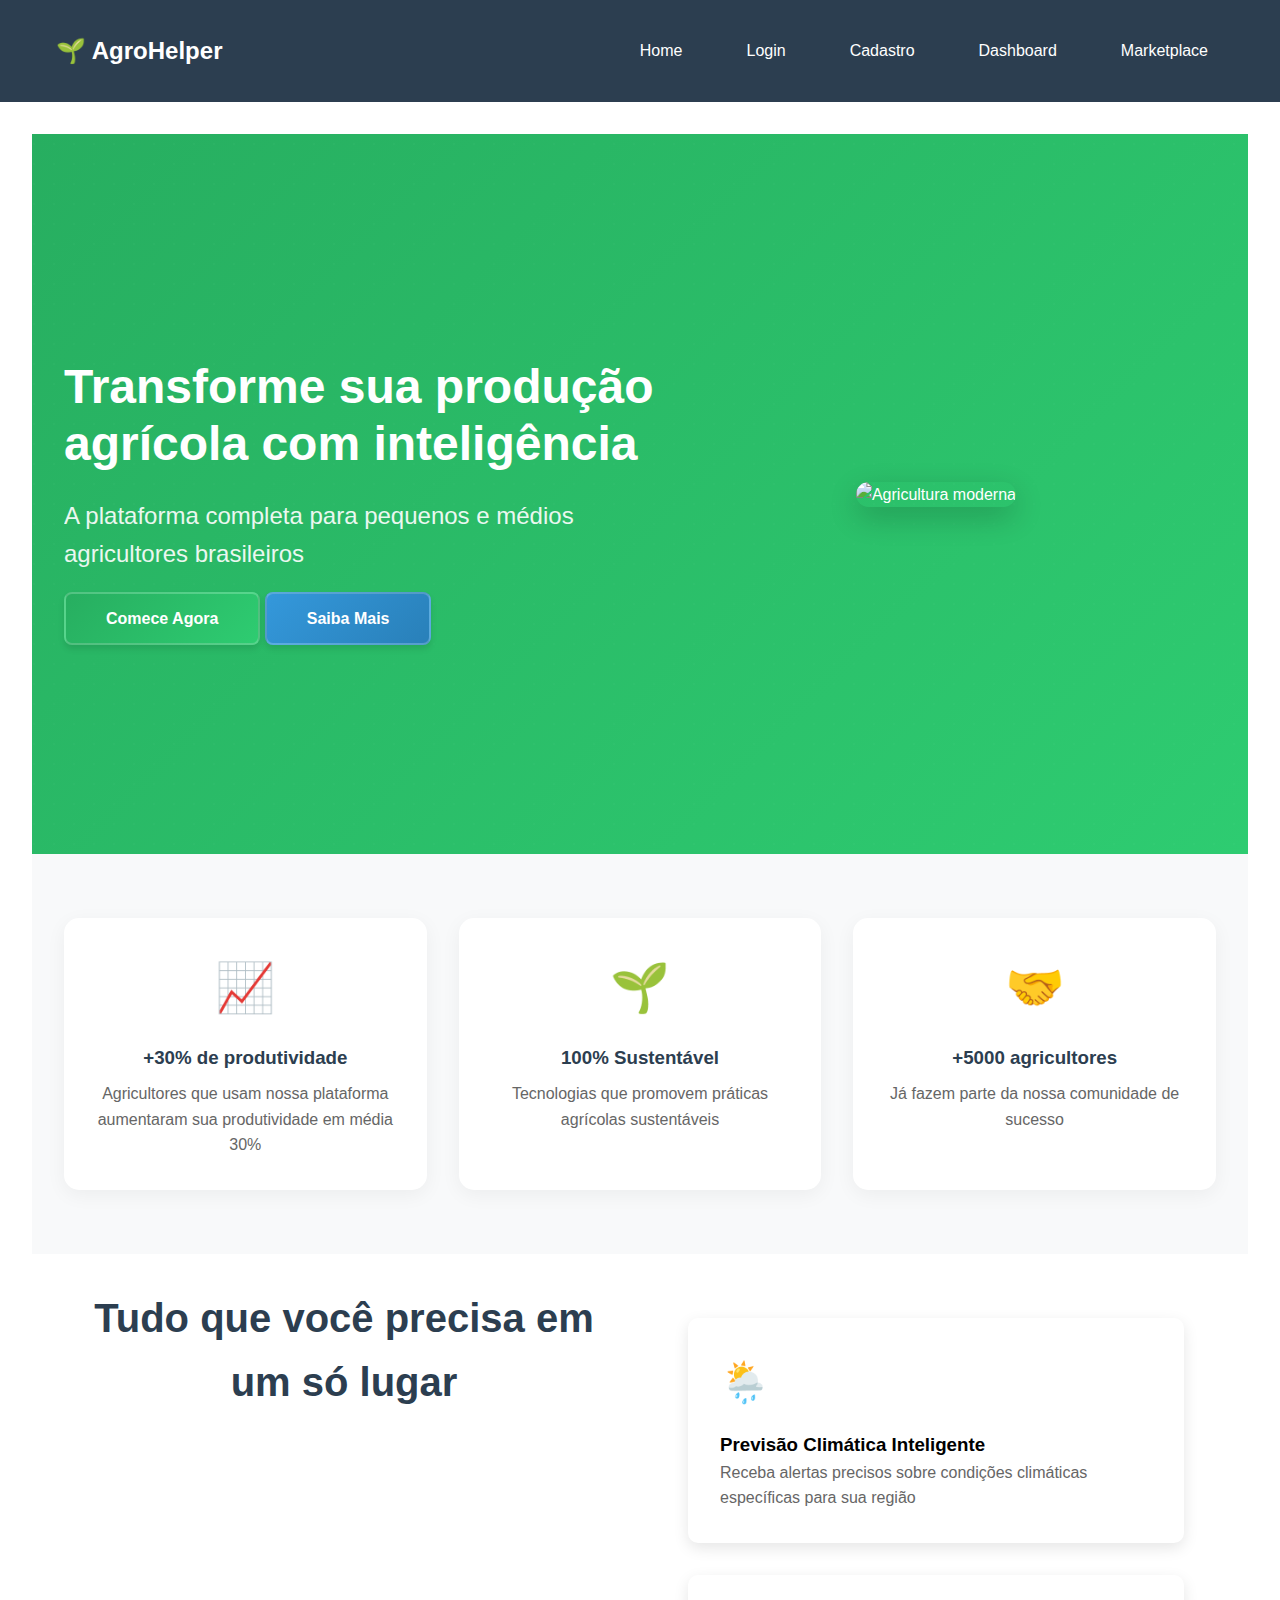
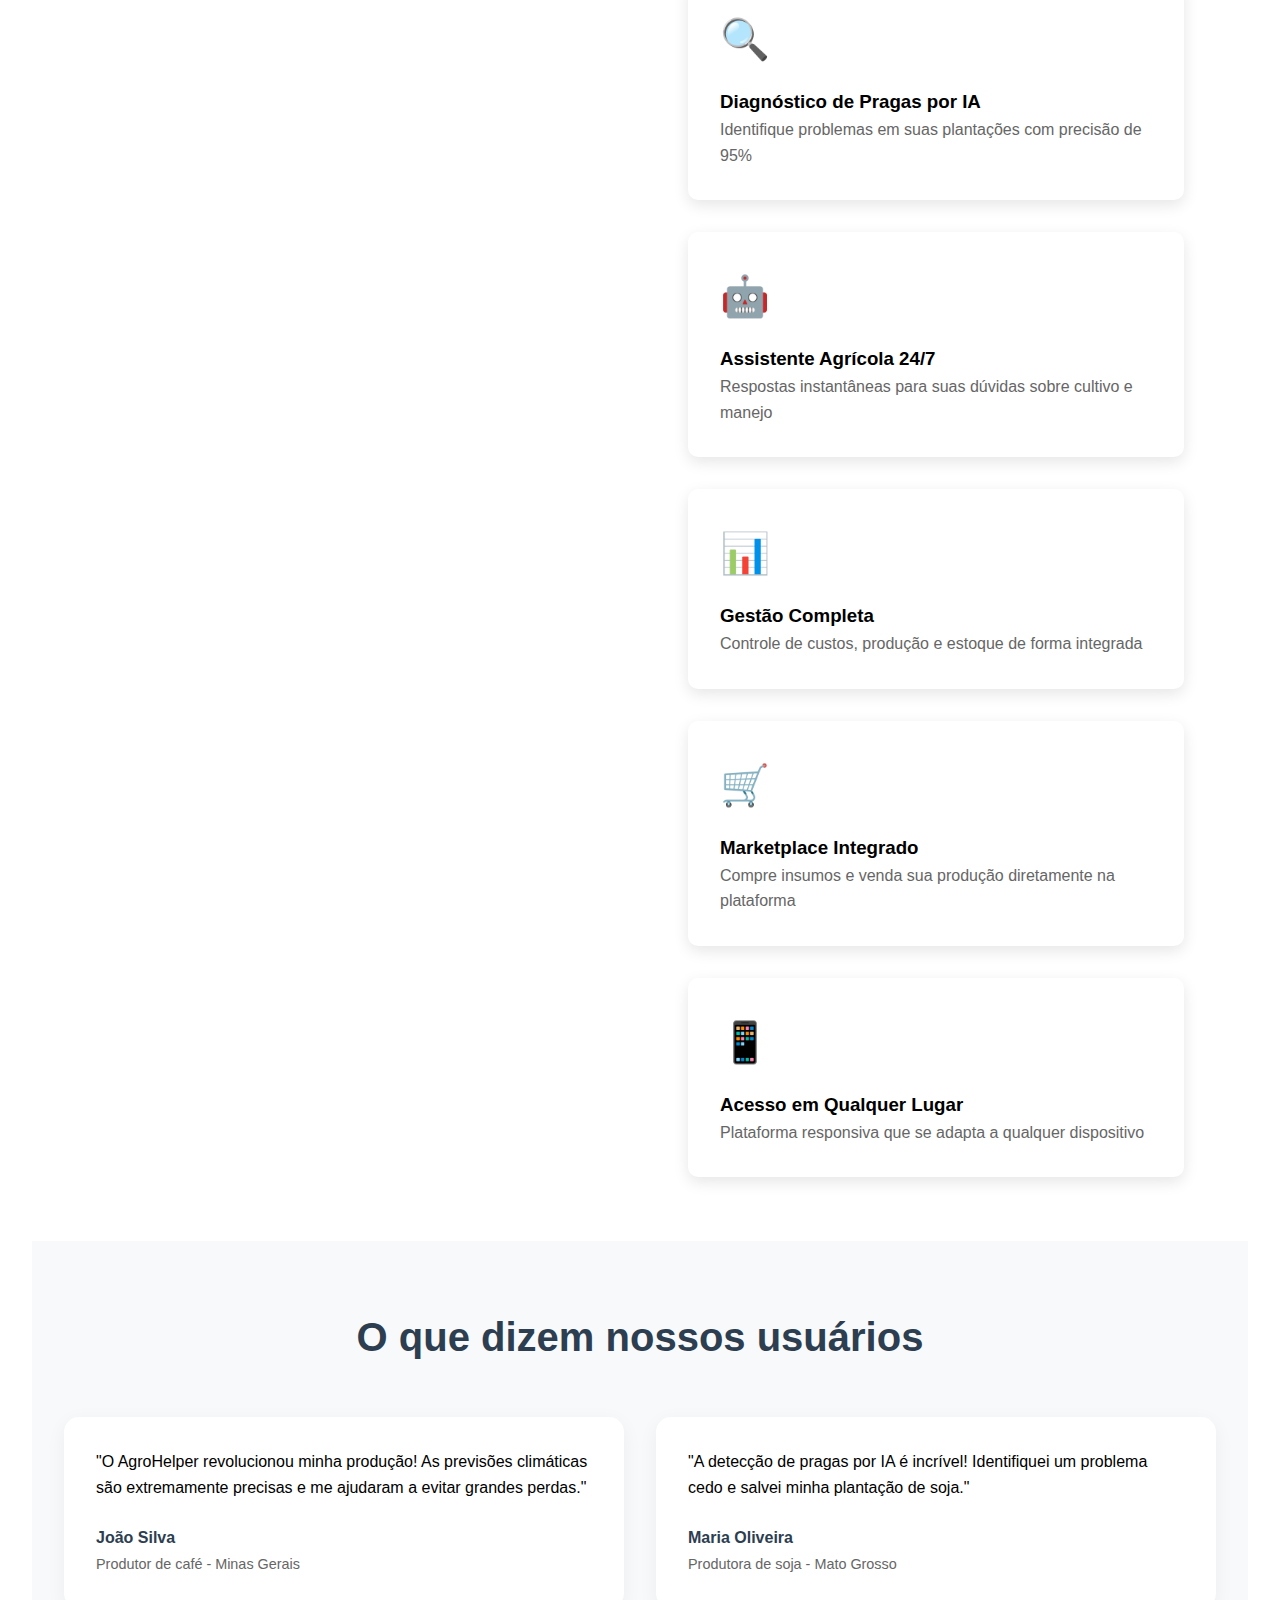
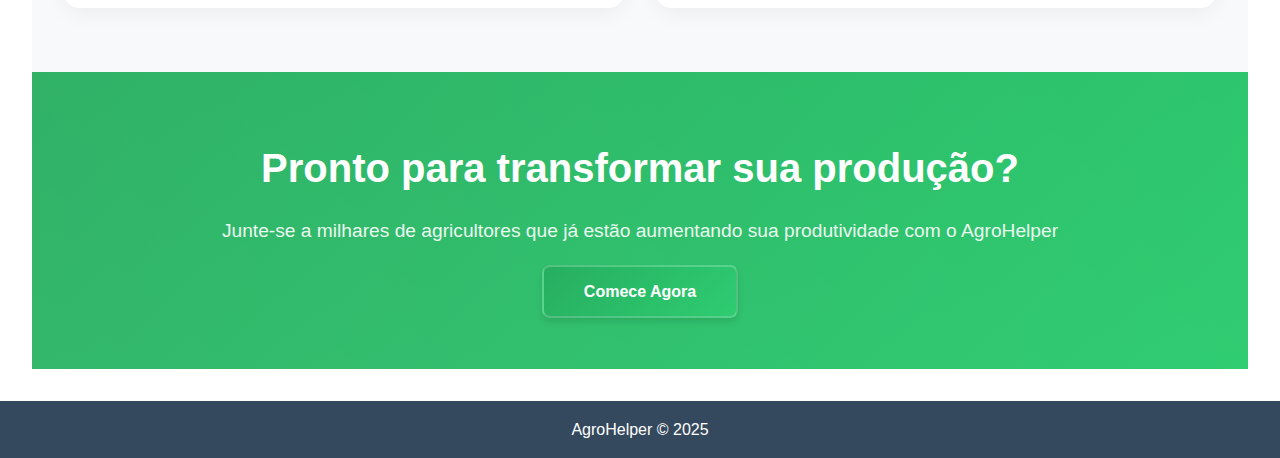
==== commit f54e6d99: "chore: Update hero image URL and remove testimonial user images" ====
--- a/frontend/index.html
+++ b/frontend/index.html
@@ -39,7 +39,7 @@
                 </div>
             </div>
             <div class="hero-image">
-                <img src="assets/images/hero-agriculture.jpg" alt="Agricultura moderna">
+                <img src="https://agrotools.com.br/wp-content/uploads/2024/02/capa_blog_financiamento_do_agronegocio-_quais_tecnologias_usar_para_a_gestao_de_riscos_v3.jpg" alt="Agricultura moderna">
             </div>
         </section>
 
@@ -107,7 +107,6 @@
                     <div class="testimonial-content">
                         <p>"O AgroHelper revolucionou minha produção! As previsões climáticas são extremamente precisas e me ajudaram a evitar grandes perdas."</p>
                         <div class="testimonial-author">
-                            <img src="assets/images/user1.jpg" alt="João Silva">
                             <div class="author-info">
                                 <h4>João Silva</h4>
                                 <p>Produtor de café - Minas Gerais</p>
@@ -119,7 +118,6 @@
                     <div class="testimonial-content">
                         <p>"A detecção de pragas por IA é incrível! Identifiquei um problema cedo e salvei minha plantação de soja."</p>
                         <div class="testimonial-author">
-                            <img src="assets/images/user2.jpg" alt="Maria Oliveira">
                             <div class="author-info">
                                 <h4>Maria Oliveira</h4>
                                 <p>Produtora de soja - Mato Grosso</p>
--- a/frontend/assets/css/styles.css
+++ b/frontend/assets/css/styles.css
@@ -186,6 +186,7 @@
 }
 
 .hero-image img {
+    margin-right: 200px;
     max-width: 600px;
     border-radius: 20px;
     box-shadow: 0 10px 30px rgba(0,0,0,0.2);
@@ -327,8 +328,25 @@
 .cta-section {
     text-align: center;
     padding: 4rem 2rem;
-    background: #27ae60;
-    color: white;
+    background: linear-gradient(135deg, #27ae60, #2ecc71);
+    color: white;
+    position: relative;
+    overflow: hidden;
+}
+
+.cta-section::before {
+    content: '';
+    position: absolute;
+    top: 0;
+    left: 0;
+    width: 100%;
+    height: 100%;
+    background: linear-gradient(
+        45deg,
+        rgba(255,255,255,0.05),
+        transparent
+    );
+    pointer-events: none;
 }
 
 .cta-section h2 {
@@ -343,26 +361,87 @@
 }
 
 .btn {
-    padding: 0.8rem 2rem;
-    border-radius: 5px;
+    padding: 1rem 2.5rem;
+    border-radius: 8px;
     text-decoration: none;
     font-weight: bold;
     transition: all 0.3s ease;
+    border: none;
+    cursor: pointer;
+    font-size: 1rem;
+    position: relative;
+    overflow: hidden;
+    box-shadow: 0 4px 6px rgba(0,0,0,0.1);
 }
 
 .btn.primary {
-    background: #27ae60;
-    color: white;
+    background: linear-gradient(135deg, #27ae60, #2ecc71);
+    color: white;
+    border: 2px solid rgba(255,255,255,0.2);
 }
 
 .btn.secondary {
-    background: #3498db;
-    color: white;
+    background: linear-gradient(135deg, #3498db, #2980b9);
+    color: white;
+    border: 2px solid rgba(255,255,255,0.2);
+}
+
+.btn {
+    transition: transform 0.3s ease, box-shadow 0.3s ease;
 }
 
 .btn:hover {
+    transform: translateY(-5px);
+    box-shadow: 0 8px 25px rgba(0,0,0,0.2);
+}
+
+.btn:active {
     transform: translateY(-2px);
-    box-shadow: 0 5px 15px rgba(0,0,0,0.1);
+    box-shadow: 0 5px 15px rgba(0,0,0,0.2);
+}
+
+@keyframes btnElevate {
+    0% {
+        transform: translateY(0);
+        box-shadow: 0 4px 6px rgba(0,0,0,0.1);
+    }
+    50% {
+        transform: translateY(-5px);
+        box-shadow: 0 8px 25px rgba(0,0,0,0.2);
+    }
+    100% {
+        transform: translateY(0);
+        box-shadow: 0 4px 6px rgba(0,0,0,0.1);
+    }
+}
+
+.btn:hover {
+    animation: btnElevate 1.5s ease-in-out infinite;
+}
+
+.btn:active {
+    transform: translateY(-1px);
+    box-shadow: 0 3px 10px rgba(0,0,0,0.2);
+}
+
+/* Botões em fundos claros */
+.light-bg .btn.primary {
+    background: linear-gradient(135deg, #27ae60, #2ecc71);
+    color: white;
+}
+
+.light-bg .btn.secondary {
+    background: linear-gradient(135deg, #3498db, #2980b9);
+    color: white;
+}
+
+/* Botões em fundos escuros */
+.dark-bg .btn.primary {
+    background: linear-gradient(135deg, #2ecc71, #27ae60);
+}
+
+.dark-bg .btn.secondary {
+    background: linear-gradient(135deg, #2980b9, #3498db);
 }
 
 .features {
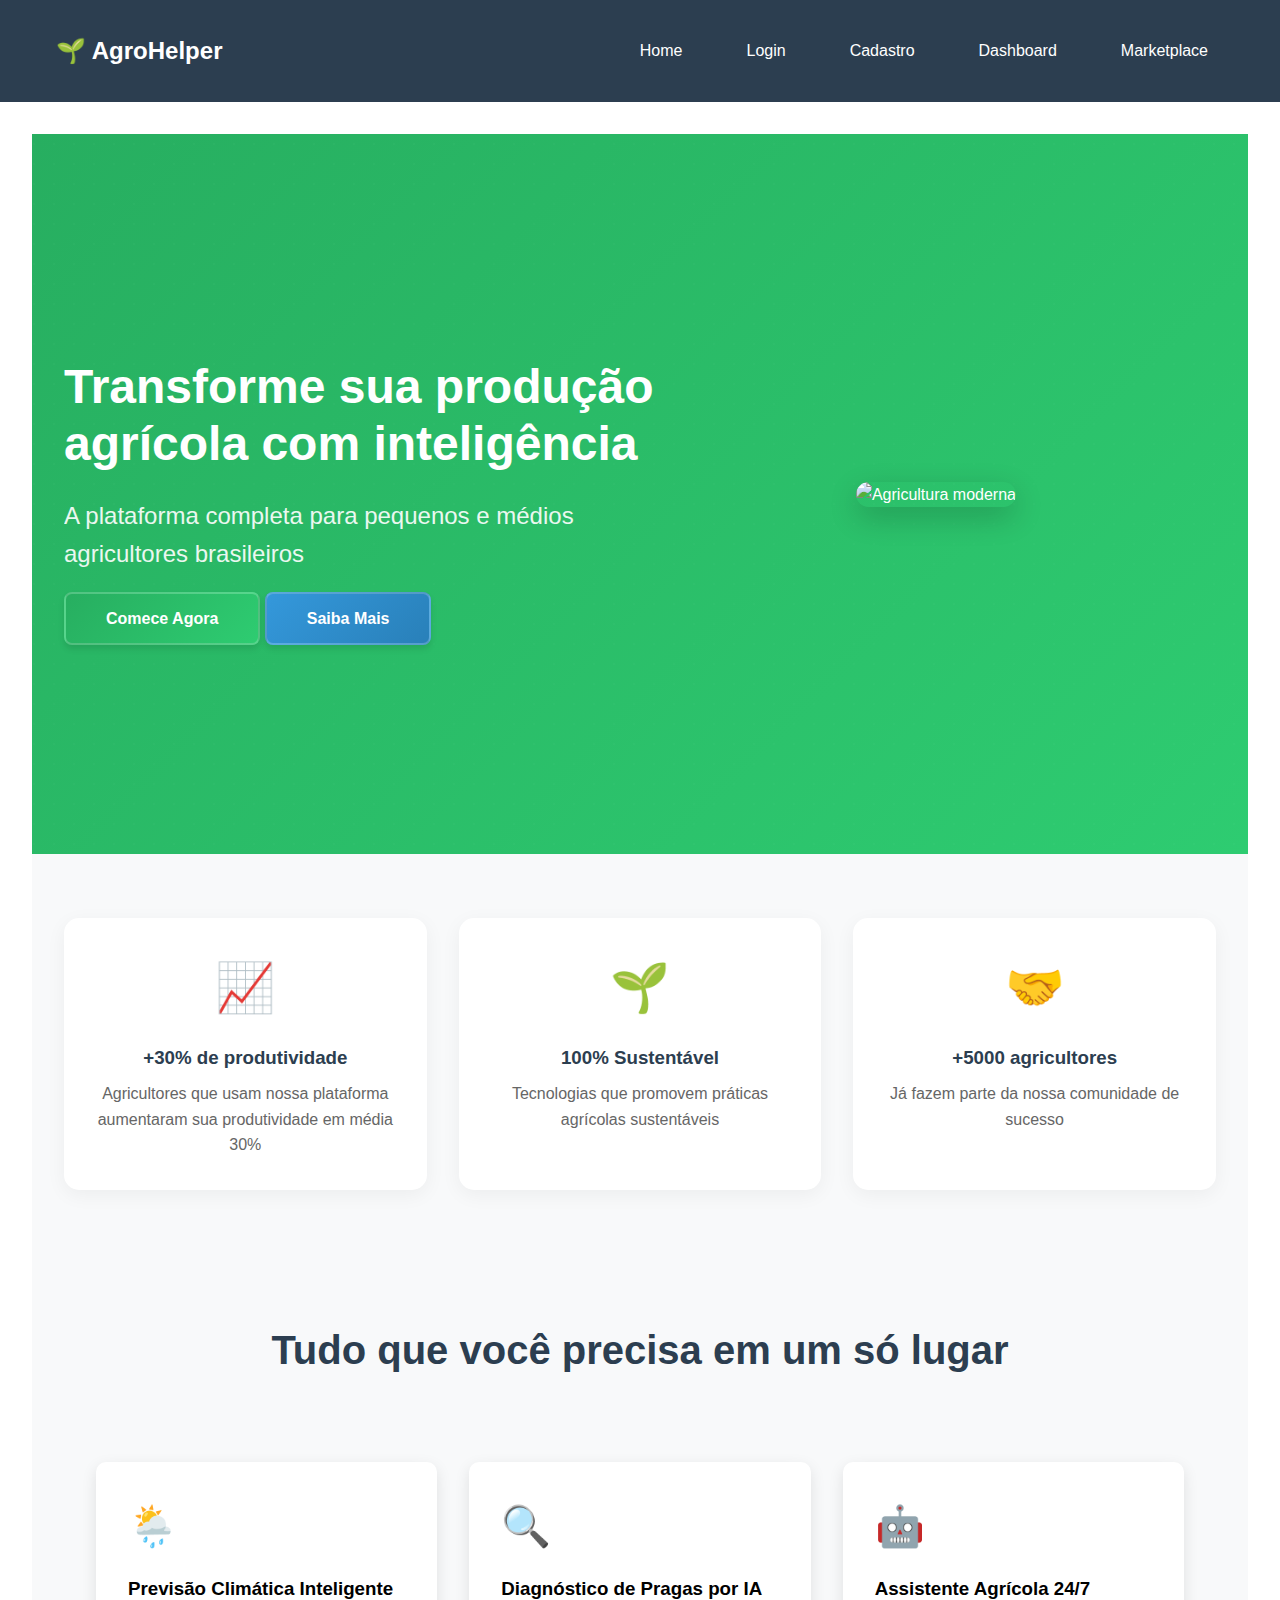
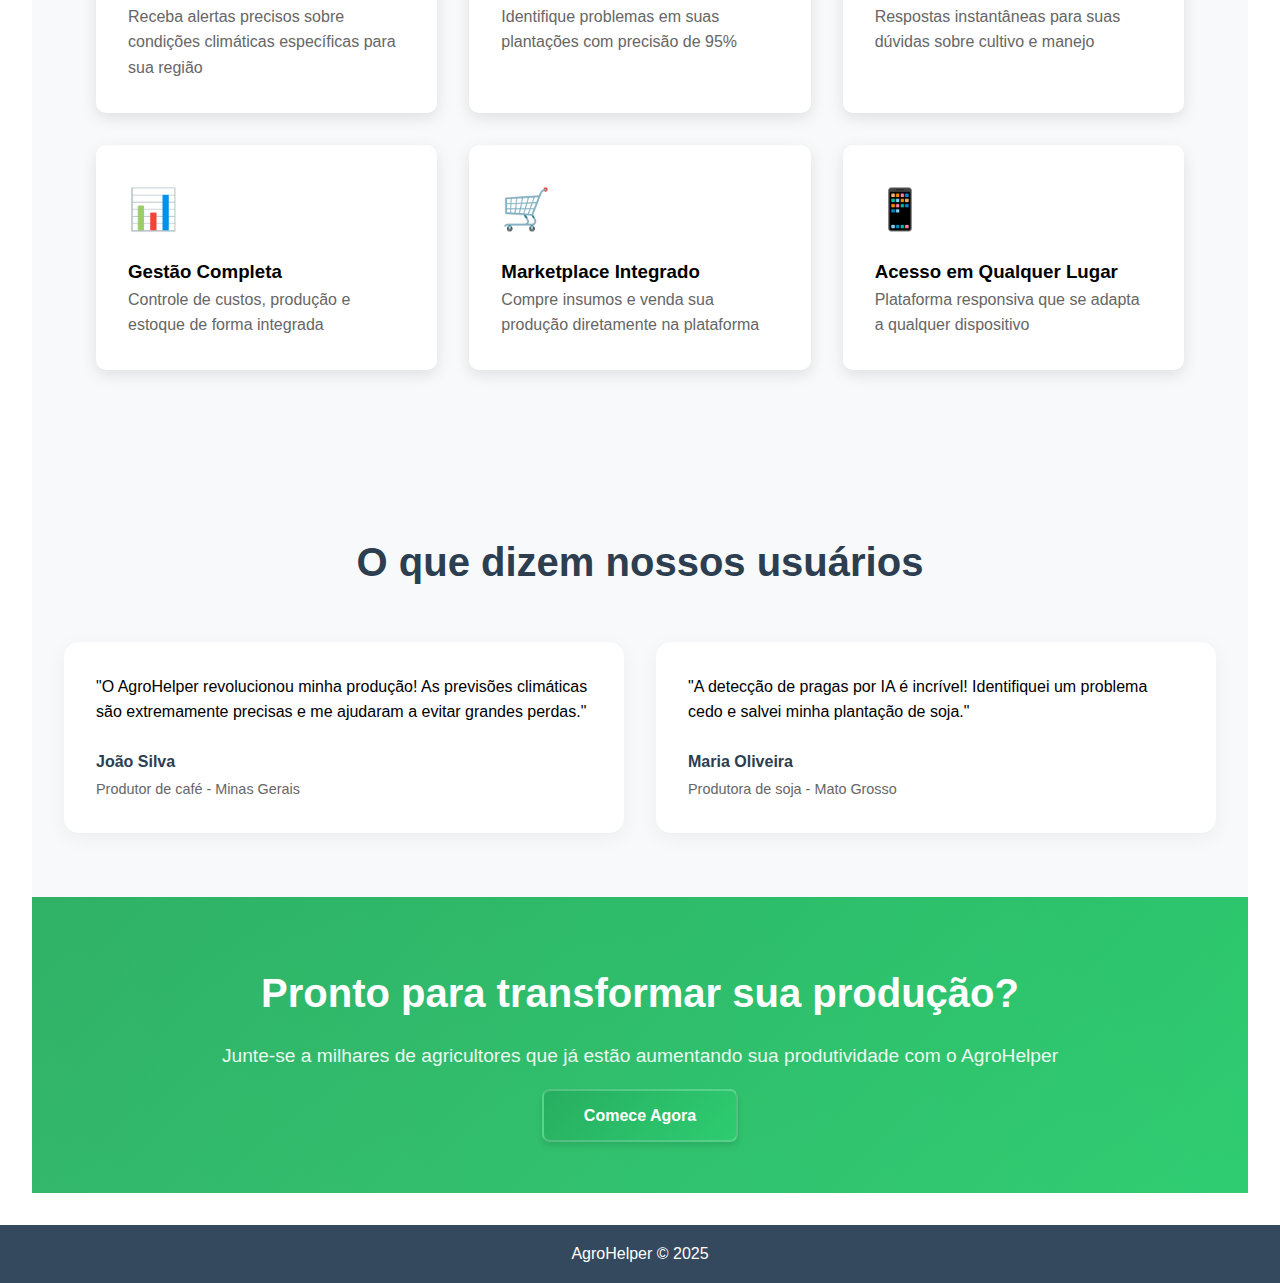
==== commit ae90110c: "style: Center features section title and improve card layout" ====
--- a/frontend/index.html
+++ b/frontend/index.html
@@ -40,6 +40,7 @@
             </div>
             <div class="hero-image">
                 <img src="https://agrotools.com.br/wp-content/uploads/2024/02/capa_blog_financiamento_do_agronegocio-_quais_tecnologias_usar_para_a_gestao_de_riscos_v3.jpg" alt="Agricultura moderna">
+                </div>
             </div>
         </section>
 
@@ -64,8 +65,9 @@
 
         <!-- Recursos -->
         <section id="features" class="features">
-            <h2 class="section-title">Tudo que você precisa em um só lugar</h2>
-            <div class="features-grid">
+            <div class="features-container">
+                <h2 class="section-title">Tudo que você precisa em um só lugar</h2>
+                <div class="features-grid">
                 <div class="feature-card">
                     <div class="feature-icon">🌦️</div>
                     <h3>Previsão Climática Inteligente</h3>
--- a/frontend/assets/css/styles.css
+++ b/frontend/assets/css/styles.css
@@ -445,10 +445,25 @@
 }
 
 .features {
-    display: grid;
-    grid-template-columns: repeat(auto-fit, minmax(250px, 1fr));
+    padding: 4rem 2rem;
+    background: #f8f9fa;
+}
+
+.features-container {
+    max-width: 1200px;
+    margin: 0 auto;
+}
+
+.section-title {
+    text-align: center;
+    margin-bottom: 3rem;
+}
+
+.features-grid {
+    display: grid;
+    grid-template-columns: repeat(auto-fit, minmax(300px, 1fr));
     gap: 2rem;
-    padding: 2rem;
+    justify-content: center;
 }
 
 .feature-card {
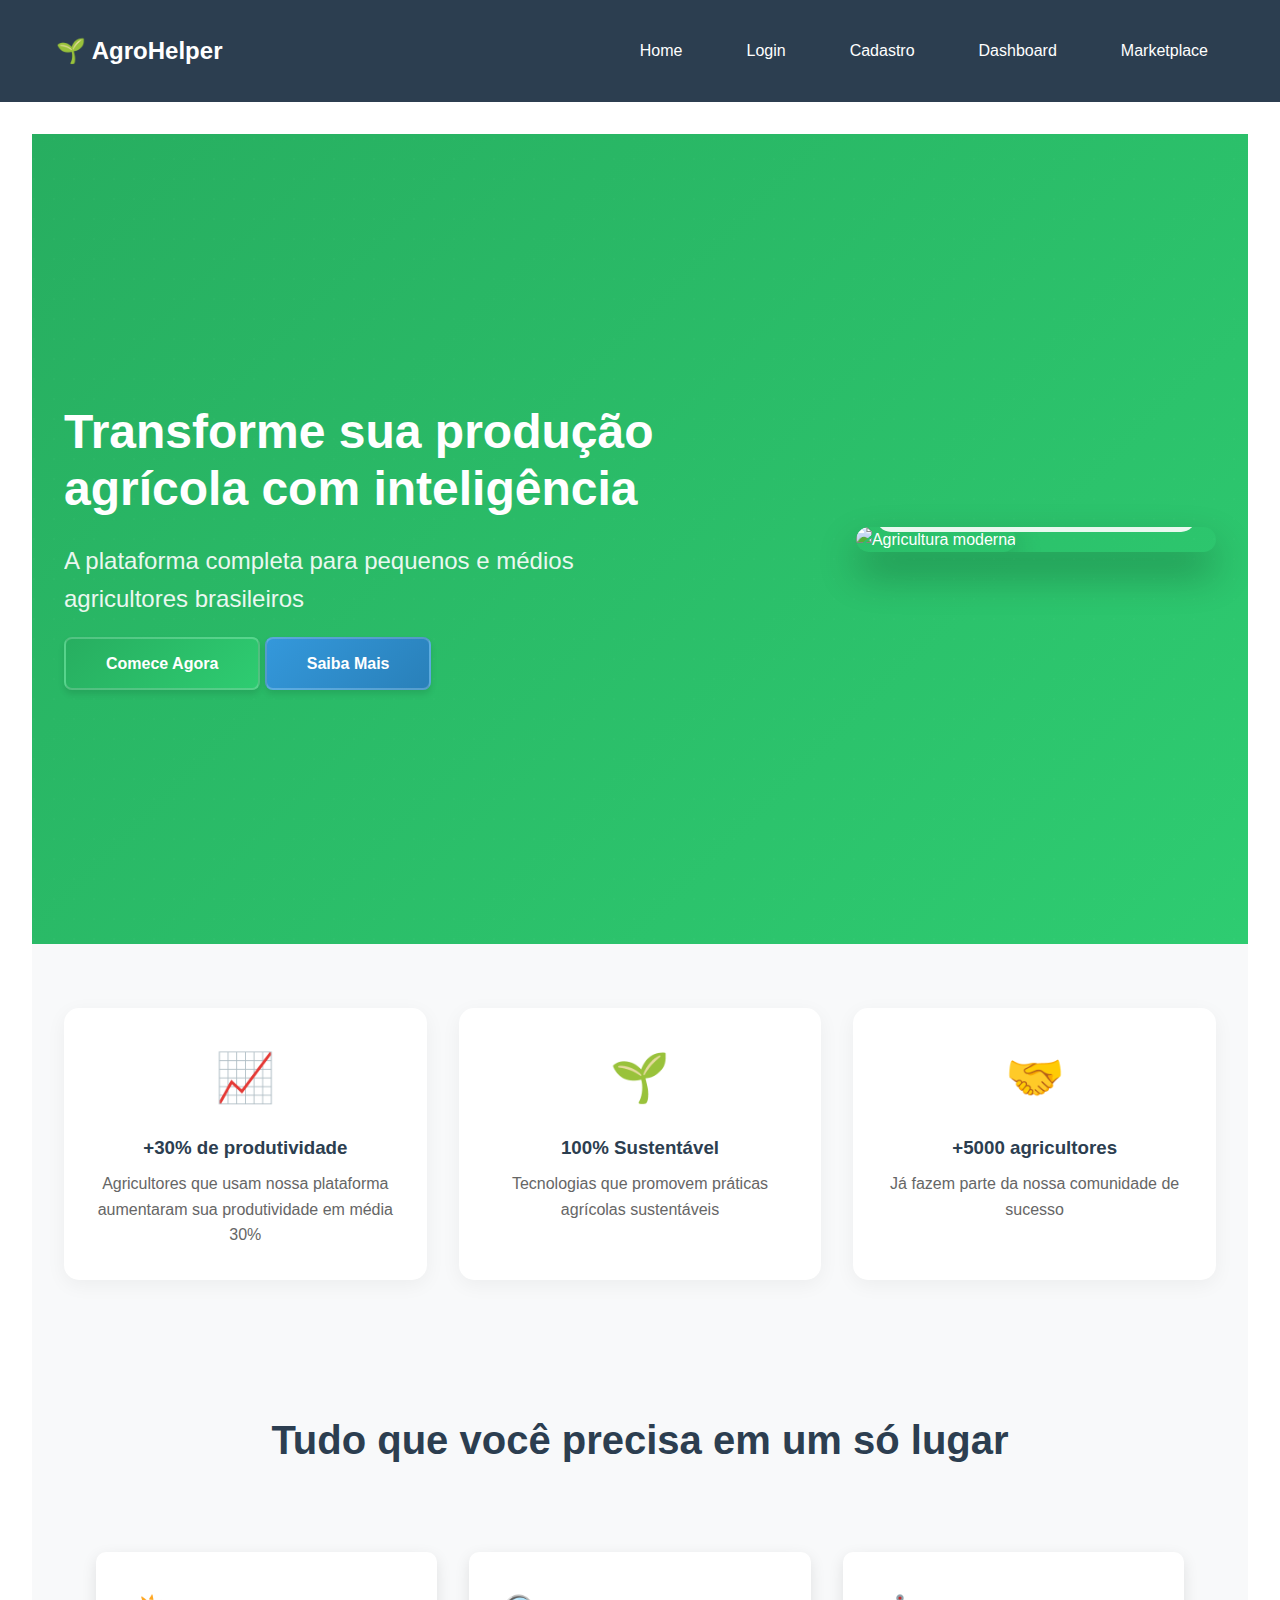
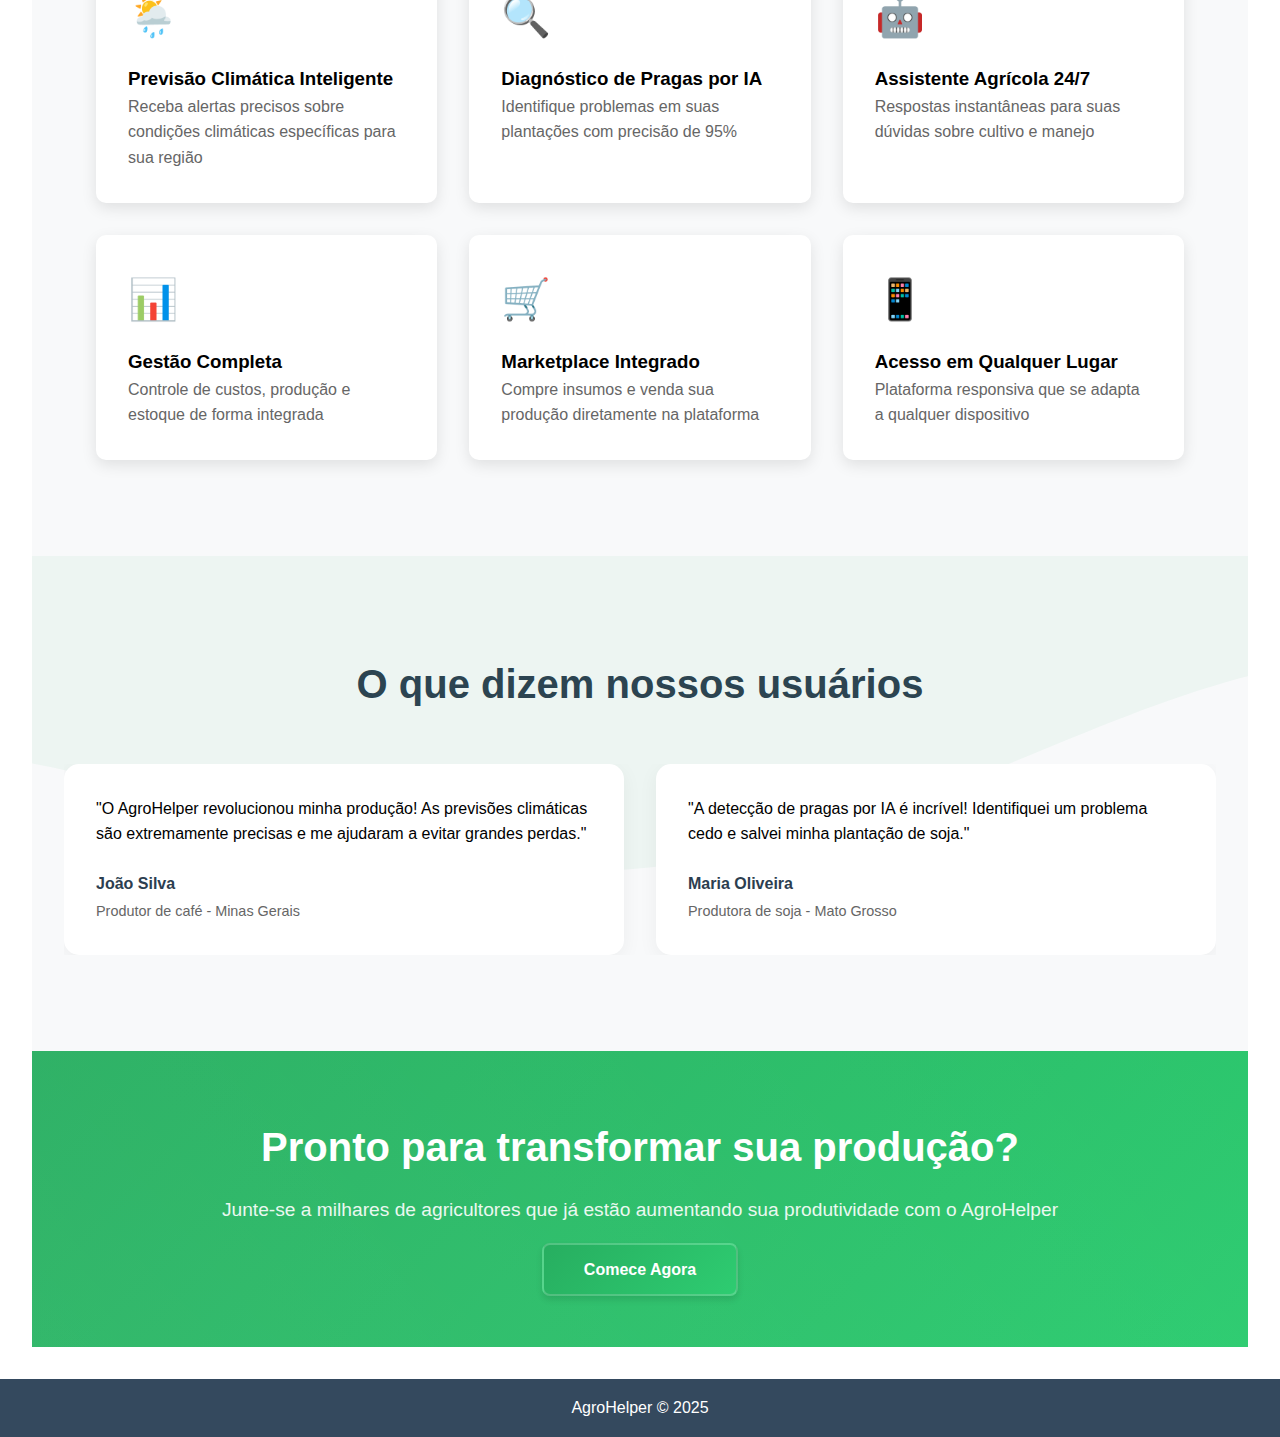
==== commit a623dce5: "feat: Add animations, stats overlay, and testimonials carousel" ====
--- a/frontend/index.html
+++ b/frontend/index.html
@@ -31,15 +31,28 @@
         <!-- Hero Section -->
         <section class="hero">
             <div class="hero-content">
-                <h1>Transforme sua produção agrícola com inteligência</h1>
-                <p class="hero-subtitle">A plataforma completa para pequenos e médios agricultores brasileiros</p>
-                <div class="cta-buttons">
+                <h1 data-aos="fade-up" data-aos-duration="1000">Transforme sua produção agrícola com inteligência</h1>
+                <p class="hero-subtitle" data-aos="fade-up" data-aos-duration="1000" data-aos-delay="200">A plataforma completa para pequenos e médios agricultores brasileiros</p>
+                <div class="cta-buttons" data-aos="fade-up" data-aos-duration="1000" data-aos-delay="400">
                     <a href="pages/auth/register.html" class="btn primary">Comece Agora</a>
                     <a href="#features" class="btn secondary">Saiba Mais</a>
                 </div>
             </div>
-            <div class="hero-image">
-                <img src="https://agrotools.com.br/wp-content/uploads/2024/02/capa_blog_financiamento_do_agronegocio-_quais_tecnologias_usar_para_a_gestao_de_riscos_v3.jpg" alt="Agricultura moderna">
+            <div class="hero-image" data-aos="fade-left" data-aos-duration="1000">
+                <div class="image-container">
+                    <img src="https://agrotools.com.br/wp-content/uploads/2024/02/capa_blog_financiamento_do_agronegocio-_quais_tecnologias_usar_para_a_gestao_de_riscos_v3.jpg" alt="Agricultura moderna">
+                    <div class="stats-overlay">
+                        <div class="stat-card">
+                            <div class="stat-icon">📈</div>
+                            <div class="stat-value">+30%</div>
+                            <div class="stat-label">Produtividade</div>
+                        </div>
+                        <div class="stat-card">
+                            <div class="stat-icon">🌱</div>
+                            <div class="stat-value">5000+</div>
+                            <div class="stat-label">Agricultores</div>
+                        </div>
+                    </div>
                 </div>
             </div>
         </section>
@@ -66,8 +79,8 @@
         <!-- Recursos -->
         <section id="features" class="features">
             <div class="features-container">
-                <h2 class="section-title">Tudo que você precisa em um só lugar</h2>
-                <div class="features-grid">
+                <h2 class="section-title" data-aos="fade-up">Tudo que você precisa em um só lugar</h2>
+                <div class="features-grid" data-aos="fade-up" data-aos-delay="200">
                 <div class="feature-card">
                     <div class="feature-icon">🌦️</div>
                     <h3>Previsão Climática Inteligente</h3>
@@ -103,8 +116,10 @@
 
         <!-- Depoimentos -->
         <section class="testimonials">
-            <h2 class="section-title">O que dizem nossos usuários</h2>
-            <div class="testimonials-grid">
+            <h2 class="section-title" data-aos="fade-up">O que dizem nossos usuários</h2>
+            <div class="testimonials-carousel">
+                <div class="carousel-container">
+                    <div class="testimonials-grid">
                 <div class="testimonial-card">
                     <div class="testimonial-content">
                         <p>"O AgroHelper revolucionou minha produção! As previsões climáticas são extremamente precisas e me ajudaram a evitar grandes perdas."</p>
--- a/frontend/assets/css/styles.css
+++ b/frontend/assets/css/styles.css
@@ -119,12 +119,68 @@
     display: flex;
     align-items: center;
     justify-content: space-between;
-    padding: 4rem 2rem;
+    padding: 6rem 2rem;
     background: linear-gradient(135deg, #27ae60, #2ecc71);
     color: white;
-    min-height: 80vh;
+    min-height: 90vh;
     position: relative;
     overflow: hidden;
+}
+
+.image-container {
+    position: relative;
+    border-radius: 20px;
+    overflow: hidden;
+    box-shadow: 0 20px 40px rgba(0,0,0,0.3);
+}
+
+.stats-overlay {
+    position: absolute;
+    bottom: 20px;
+    left: 20px;
+    right: 20px;
+    display: flex;
+    gap: 20px;
+    background: rgba(255,255,255,0.9);
+    padding: 20px;
+    border-radius: 15px;
+    backdrop-filter: blur(10px);
+    animation: floatStats 6s ease-in-out infinite;
+}
+
+.stat-card {
+    flex: 1;
+    text-align: center;
+    padding: 15px;
+    background: rgba(255,255,255,0.95);
+    border-radius: 10px;
+    box-shadow: 0 5px 15px rgba(0,0,0,0.1);
+}
+
+.stat-icon {
+    font-size: 2rem;
+    margin-bottom: 10px;
+}
+
+.stat-value {
+    font-size: 1.8rem;
+    font-weight: bold;
+    color: #27ae60;
+    margin-bottom: 5px;
+}
+
+.stat-label {
+    font-size: 0.9rem;
+    color: #666;
+}
+
+@keyframes floatStats {
+    0%, 100% {
+        transform: translateY(0);
+    }
+    50% {
+        transform: translateY(-10px);
+    }
 }
 
 .hero::before {
@@ -284,7 +340,66 @@
 
 .testimonials {
     background: #f8f9fa;
-    padding: 4rem 2rem;
+    padding: 6rem 2rem;
+    position: relative;
+    overflow: hidden;
+}
+
+.testimonials::before {
+    content: '';
+    position: absolute;
+    top: 0;
+    left: 0;
+    width: 100%;
+    height: 100%;
+    background: url('data:image/svg+xml;utf8,<svg xmlns="http://www.w3.org/2000/svg" viewBox="0 0 1440 320"><path fill="%2327ae60" fill-opacity="0.05" d="M0,160L48,149.3C96,139,192,117,288,128C384,139,480,181,576,197.3C672,213,768,203,864,170.7C960,139,1056,85,1152,69.3C1248,53,1344,75,1392,85.3L1440,96L1440,0L1392,0C1344,0,1248,0,1152,0C1056,0,960,0,864,0C768,0,672,0,576,0C480,0,384,0,288,0C192,0,96,0,48,0L0,0Z"></path></svg>');
+    background-size: cover;
+    background-position: bottom;
+    z-index: 0;
+}
+
+.testimonials-carousel {
+    position: relative;
+    z-index: 1;
+    max-width: 1200px;
+    margin: 0 auto;
+    overflow: hidden;
+}
+
+.carousel-container {
+    display: flex;
+    transition: transform 0.5s ease-in-out;
+}
+
+.testimonial-card {
+    min-width: 100%;
+    padding: 0 2rem;
+    box-sizing: border-box;
+}
+
+.carousel-controls {
+    position: absolute;
+    top: 50%;
+    width: 100%;
+    display: flex;
+    justify-content: space-between;
+    transform: translateY(-50%);
+    z-index: 2;
+}
+
+.carousel-btn {
+    background: rgba(255,255,255,0.8);
+    border: none;
+    padding: 1rem;
+    border-radius: 50%;
+    cursor: pointer;
+    box-shadow: 0 2px 10px rgba(0,0,0,0.1);
+    transition: all 0.3s ease;
+}
+
+.carousel-btn:hover {
+    background: white;
+    transform: scale(1.1);
 }
 
 .testimonials-grid {
